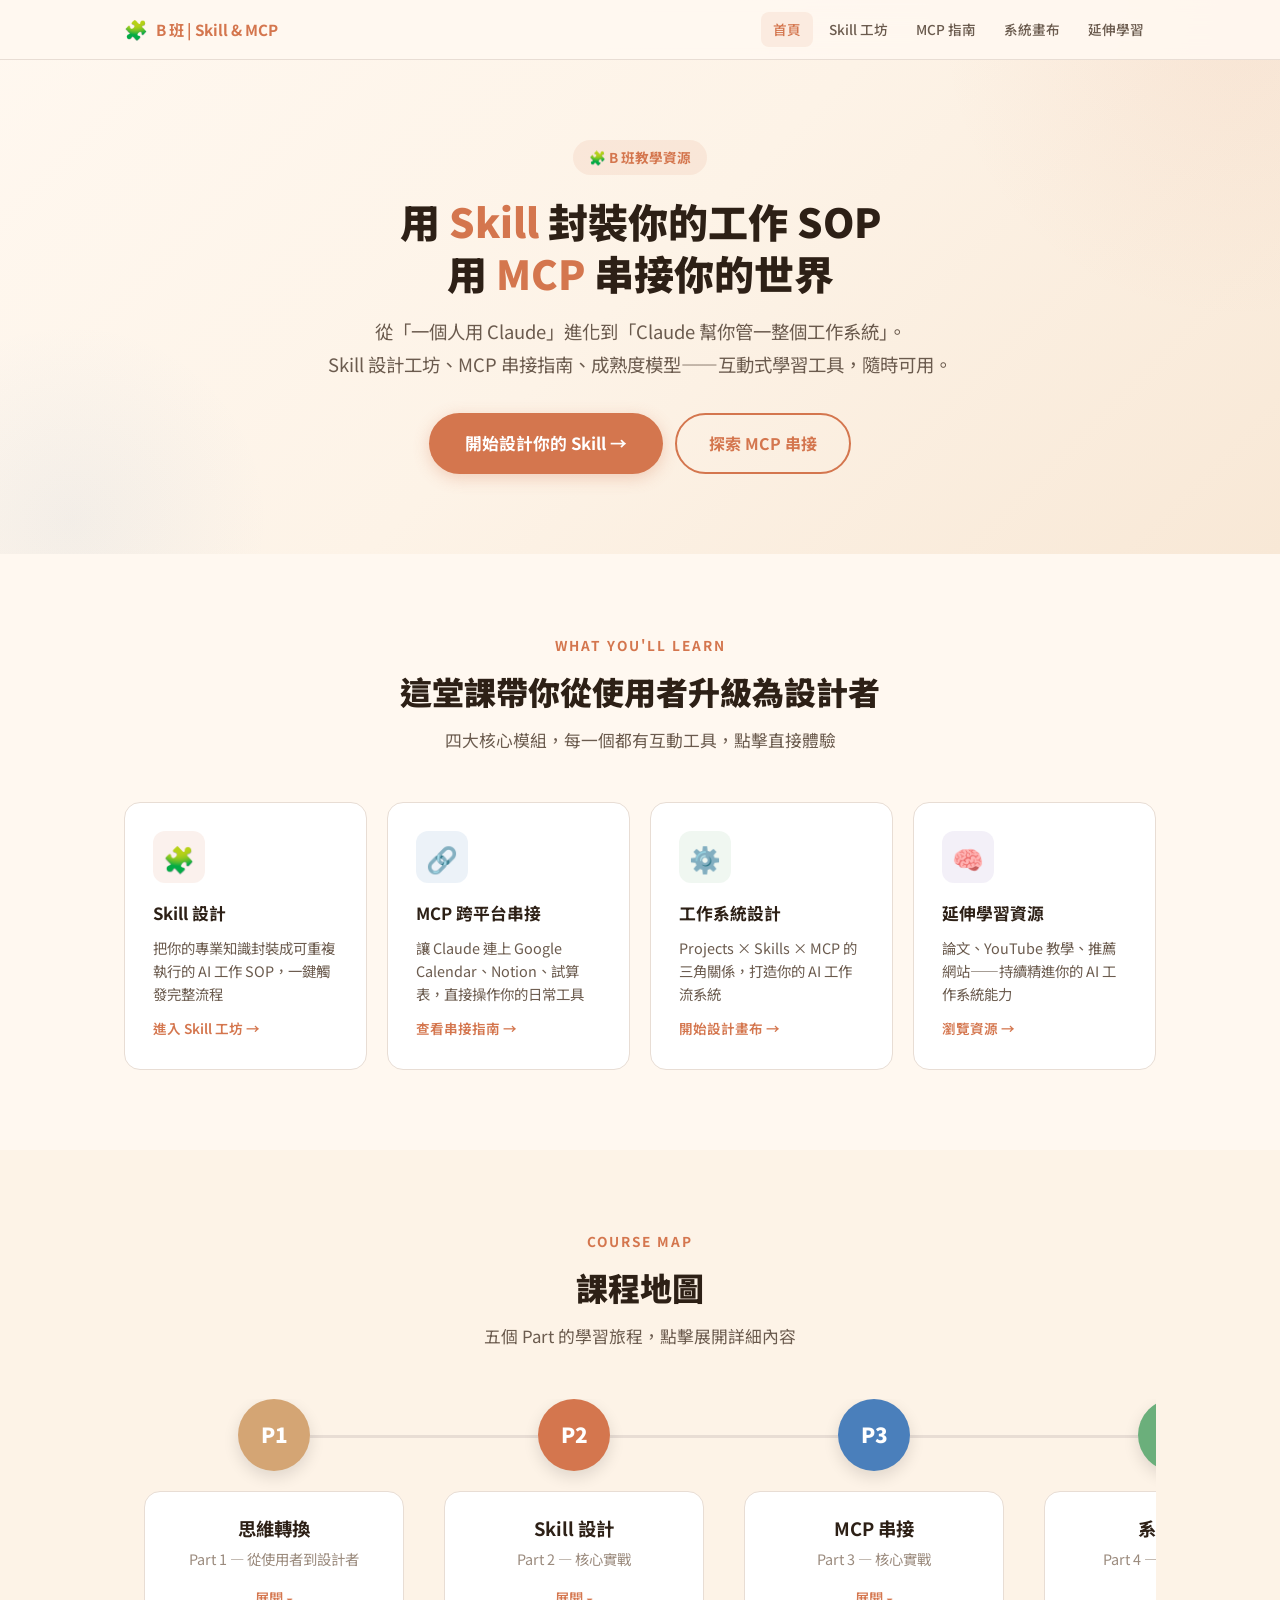
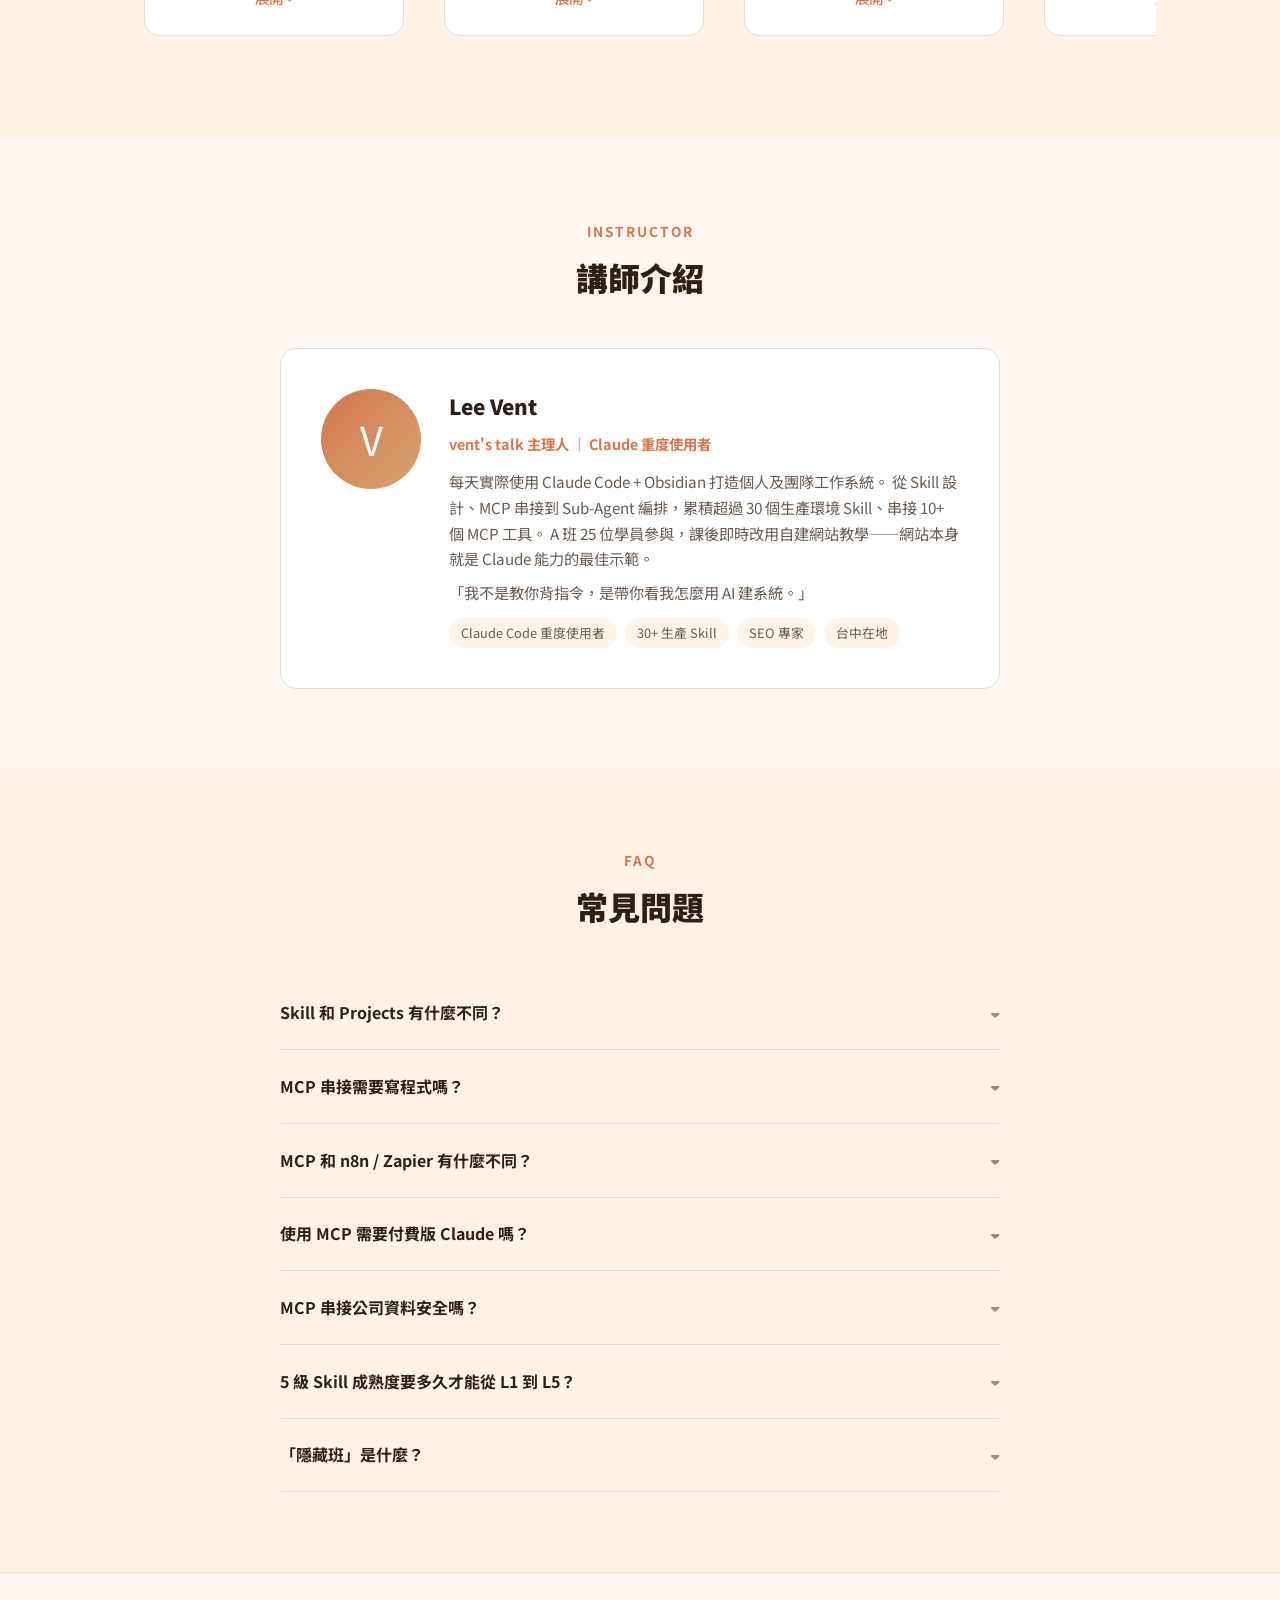
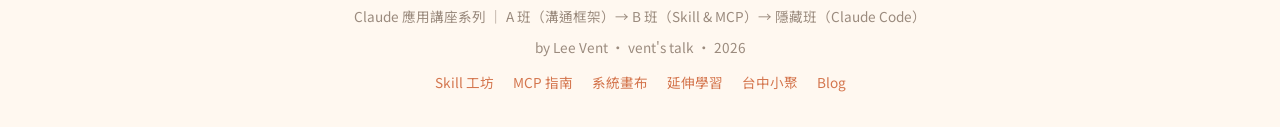
==== index.html @ 6e621645 "style: enlarge course map by 50% with wider spacing - Map nodes: 200px → 300px width, padding 12px →" ====
<!DOCTYPE html>
<html lang="zh-TW">
<head>
  <meta charset="UTF-8">
  <meta name="viewport" content="width=device-width, initial-scale=1.0">
  <title>B 班｜Skill 與跨平台 MCP 實踐 — Claude 應用講座教學資源</title>
  <meta name="description" content="Skill 設計工坊、5 級成熟度模型、MCP 串接指南、AI 工作系統畫布——B 班核心教學資源，互動式學習工具隨時可用。">
  <meta name="keywords" content="Claude Skill, MCP, Model Context Protocol, AI 工作系統, Skill 設計, Claude 教學, AI 自動化, 工作流設計">
  <meta name="author" content="Lee Vent">
  <meta name="robots" content="index, follow">
  <link rel="canonical" href="https://bclass.leevent.xyz/">

  <!-- Open Graph -->
  <meta property="og:type" content="website">
  <meta property="og:title" content="B 班｜Skill 與跨平台 MCP 實踐 — Claude 應用講座教學資源">
  <meta property="og:description" content="Skill 設計工坊、5 級成熟度模型、MCP 串接指南——互動式學習 Claude 進階功能的最佳入口。">
  <meta property="og:url" content="https://bclass.leevent.xyz/">
  <meta property="og:site_name" content="Claude 應用講座 B 班">
  <meta property="og:locale" content="zh_TW">

  <!-- Twitter Card -->
  <meta name="twitter:card" content="summary_large_image">
  <meta name="twitter:title" content="B 班｜Skill 與跨平台 MCP 實踐">
  <meta name="twitter:description" content="Skill 設計工坊、5 級成熟度模型、MCP 串接指南——互動式學習工具隨時可用。">

  <!-- JSON-LD Structured Data -->
  <script type="application/ld+json">
  {
    "@context": "https://schema.org",
    "@type": "Course",
    "name": "Claude 應用講座 B 班 — Skill 與跨平台 MCP 實踐",
    "description": "用 Skill 封裝工作 SOP，用 MCP 串接日常工具，打造個人 AI 工作系統。不需要寫程式。",
    "provider": {
      "@type": "Person",
      "name": "Lee Vent",
      "url": "https://leevent.xyz"
    },
    "educationalLevel": "Intermediate",
    "inLanguage": "zh-TW",
    "teaches": ["Claude Skill 設計", "MCP 跨平台串接", "AI 工作系統設計", "進階 Prompt 工程"],
    "url": "https://bclass.leevent.xyz/"
  }
  </script>

  <link rel="preconnect" href="https://fonts.googleapis.com">
  <link href="https://fonts.googleapis.com/css2?family=Noto+Sans+TC:wght@300;400;500;700;900&display=swap" rel="stylesheet">
  <link rel="stylesheet" href="/assets/shared.css">
  <style>
    /* ── Hero (home) ── */
    .hero {
      padding: 140px 0 80px;
      background: linear-gradient(135deg, #FFF8F0 0%, #FDF3E7 50%, #F8E8D6 100%);
      position: relative; overflow: hidden;
    }
    .hero::before {
      content: ''; position: absolute; top: -50%; right: -20%;
      width: 600px; height: 600px; border-radius: 50%;
      background: radial-gradient(circle, rgba(212,118,78,0.08) 0%, transparent 70%);
    }
    .hero::after {
      content: ''; position: absolute; bottom: -30%; left: -10%;
      width: 400px; height: 400px; border-radius: 50%;
      background: radial-gradient(circle, rgba(74,127,187,0.06) 0%, transparent 70%);
    }
    .hero-inner {
      max-width: 780px; margin: 0 auto; padding: 0 24px;
      position: relative; z-index: 1; text-align: center;
    }
    .hero-badge {
      display: inline-flex; align-items: center; gap: 8px;
      background: rgba(212,118,78,0.1); color: var(--accent);
      padding: 6px 16px; border-radius: 999px; font-size: 0.85rem; font-weight: 700;
      margin-bottom: 20px;
    }
    .hero h1 { font-size: 2.5rem; font-weight: 900; line-height: 1.3; margin-bottom: 16px; }
    .hero h1 .highlight { color: var(--accent); }
    .hero .subtitle { font-size: 1.15rem; color: var(--text-sec); margin-bottom: 32px; line-height: 1.8; }
    .hero-actions { display: flex; gap: 12px; flex-wrap: wrap; justify-content: center; }

    /* ── Feature Cards ── */
    .features-grid { display: grid; grid-template-columns: repeat(4, 1fr); gap: 20px; }
    .feature-card {
      background: var(--bg-card); border-radius: var(--radius); padding: 28px;
      border: 1px solid var(--border); transition: var(--transition);
      text-decoration: none; color: inherit; cursor: pointer;
    }
    .feature-card:hover { transform: translateY(-4px); box-shadow: 0 12px 32px var(--shadow-lg); }
    .feature-icon {
      width: 52px; height: 52px; border-radius: var(--radius-sm);
      display: flex; align-items: center; justify-content: center;
      font-size: 1.6rem; margin-bottom: 16px;
    }
    .feature-icon.skill { background: rgba(212,118,78,0.1); }
    .feature-icon.mcp { background: rgba(74,127,187,0.1); }
    .feature-icon.system { background: rgba(107,175,123,0.1); }
    .feature-icon.prompt { background: rgba(139,107,181,0.1); }
    .feature-card h3 { font-size: 1.05rem; font-weight: 700; margin-bottom: 8px; }
    .feature-card p { font-size: 0.9rem; color: var(--text-sec); line-height: 1.6; }
    .feature-card .card-link {
      display: inline-block; margin-top: 12px; font-size: 0.85rem;
      color: var(--accent); font-weight: 600;
    }

    /* ── Horizontal Course Map ── */
    .course-map { overflow-x: auto; padding-bottom: 24px; }
    .course-map-track {
      display: flex; gap: 0; min-width: max-content; align-items: stretch;
    }
    .map-node {
      flex: 0 0 300px; position: relative;
      display: flex; flex-direction: column; align-items: center;
      padding: 0 20px; cursor: pointer;
    }
    .map-node::after {
      content: ''; position: absolute; top: 36px; left: calc(50% + 36px);
      width: calc(100% - 72px); height: 3px; background: var(--border);
    }
    .map-node:last-child::after { display: none; }
    .map-marker {
      width: 72px; height: 72px; border-radius: 50%;
      display: flex; align-items: center; justify-content: center;
      font-weight: 900; font-size: 1.3rem; color: #fff;
      position: relative; z-index: 2; flex-shrink: 0;
      box-shadow: 0 6px 16px rgba(0,0,0,0.12);
    }
    .map-card {
      margin-top: 20px; background: var(--bg-card); border-radius: var(--radius);
      padding: 24px; border: 1px solid var(--border); width: 100%;
      transition: var(--transition); text-align: center;
    }
    .map-card:hover { box-shadow: 0 6px 20px var(--shadow); border-color: var(--accent-light); }
    .map-card h3 { font-size: 1.15rem; font-weight: 700; margin-bottom: 6px; line-height: 1.4; }
    .map-card .part-label { font-size: 0.9rem; color: var(--text-muted); margin-bottom: 12px; }
    .map-card .details {
      max-height: 0; overflow: hidden; transition: max-height 0.4s ease;
      text-align: left;
    }
    .map-card.open .details { max-height: 500px; }
    .map-card .details ul { list-style: none; padding-top: 14px; border-top: 1px solid var(--border); }
    .map-card .details li {
      padding: 5px 0; font-size: 0.92rem; color: var(--text-sec);
      display: flex; align-items: flex-start; gap: 8px;
    }
    .map-card .details li::before { content: '→'; color: var(--accent); flex-shrink: 0; }
    .map-toggle { font-size: 0.9rem; color: var(--accent); font-weight: 500; cursor: pointer; }

    /* ── Instructor ── */
    .instructor-card {
      max-width: 720px; margin: 0 auto;
      background: var(--bg-card); border-radius: var(--radius); padding: 40px;
      border: 1px solid var(--border);
      display: grid; grid-template-columns: 100px 1fr; gap: 28px; align-items: start;
    }
    .instructor-avatar {
      width: 100px; height: 100px; border-radius: 50%;
      background: linear-gradient(135deg, var(--accent), var(--accent-gold));
      display: flex; align-items: center; justify-content: center;
      font-size: 2.5rem; color: #fff;
    }
    .instructor-card h3 { font-size: 1.3rem; font-weight: 900; margin-bottom: 8px; }
    .instructor-card .role { color: var(--accent); font-weight: 700; font-size: 0.9rem; margin-bottom: 12px; }
    .instructor-card p { font-size: 0.95rem; color: var(--text-sec); line-height: 1.7; }
    .instructor-tags { display: flex; gap: 8px; flex-wrap: wrap; margin-top: 12px; }
    .instructor-tag {
      background: var(--bg-alt); padding: 4px 12px; border-radius: 999px;
      font-size: 0.8rem; color: var(--text-sec);
    }

    /* ── FAQ ── */
    .faq { max-width: 720px; margin: 0 auto; }
    .faq-item {
      border-bottom: 1px solid var(--border); padding: 20px 0; cursor: pointer;
    }
    .faq-question {
      display: flex; justify-content: space-between; align-items: center;
      font-weight: 700; font-size: 1rem;
    }
    .faq-arrow { transition: transform 0.3s ease; font-size: 1.2rem; color: var(--text-muted); }
    .faq-item.open .faq-arrow { transform: rotate(180deg); }
    .faq-answer {
      max-height: 0; overflow: hidden; transition: max-height 0.4s ease;
      font-size: 0.95rem; color: var(--text-sec); line-height: 1.7;
    }
    .faq-item.open .faq-answer { max-height: 300px; padding-top: 12px; }

    /* ── Responsive ── */
    @media (max-width: 768px) {
      .hero h1 { font-size: 1.8rem; }
      .features-grid { grid-template-columns: repeat(2, 1fr); }
      .instructor-card { grid-template-columns: 1fr; text-align: center; }
      .instructor-avatar { margin: 0 auto; }
      .course-map-track { flex-direction: column; min-width: unset; gap: 24px; }
      .map-node { flex: none; flex-direction: row; gap: 20px; padding: 0; }
      .map-node::after {
        top: auto; left: 36px; bottom: -24px;
        width: 3px; height: 24px;
      }
      .map-marker { width: 60px; height: 60px; font-size: 1.1rem; }
      .map-card { text-align: left; }
    }
    @media (max-width: 480px) {
      .features-grid { grid-template-columns: 1fr; }
      .hero { padding: 120px 0 60px; }
    }
  </style>
</head>
<body>

  <!-- Navigation -->
  <nav class="nav" id="nav">
    <div class="nav-inner">
      <a href="/" class="nav-brand"><span>🧩</span> B 班 | Skill & MCP</a>
      <button class="nav-mobile-toggle" onclick="document.querySelector('.nav-links').classList.toggle('open')">☰</button>
      <div class="nav-links">
        <a href="/" class="active">首頁</a>
        <a href="/skill/">Skill 工坊</a>
        <a href="/mcp/">MCP 指南</a>
        <a href="/canvas/">系統畫布</a>
        <a href="/resources/">延伸學習</a>
      </div>
    </div>
  </nav>

  <!-- Hero -->
  <section class="hero">
    <div class="hero-inner">
      <div class="hero-badge">🧩 B 班教學資源</div>
      <h1>用 <span class="highlight">Skill</span> 封裝你的工作 SOP<br>用 <span class="highlight">MCP</span> 串接你的世界</h1>
      <p class="subtitle">從「一個人用 Claude」進化到「Claude 幫你管一整個工作系統」。<br>Skill 設計工坊、MCP 串接指南、成熟度模型——互動式學習工具，隨時可用。</p>
      <div class="hero-actions">
        <a href="/skill/" class="btn btn-primary">開始設計你的 Skill →</a>
        <a href="/mcp/" class="btn btn-secondary">探索 MCP 串接</a>
      </div>
    </div>
  </section>

  <!-- What You'll Learn -->
  <section class="section" id="features">
    <div class="container">
      <div class="section-header fade-in">
        <div class="overline">What You'll Learn</div>
        <h2>這堂課帶你從使用者升級為設計者</h2>
        <p>四大核心模組，每一個都有互動工具，點擊直接體驗</p>
      </div>
      <div class="features-grid fade-in">
        <a href="/skill/" class="feature-card">
          <div class="feature-icon skill">🧩</div>
          <h3>Skill 設計</h3>
          <p>把你的專業知識封裝成可重複執行的 AI 工作 SOP，一鍵觸發完整流程</p>
          <span class="card-link">進入 Skill 工坊 →</span>
        </a>
        <a href="/mcp/" class="feature-card">
          <div class="feature-icon mcp">🔗</div>
          <h3>MCP 跨平台串接</h3>
          <p>讓 Claude 連上 Google Calendar、Notion、試算表，直接操作你的日常工具</p>
          <span class="card-link">查看串接指南 →</span>
        </a>
        <a href="/canvas/" class="feature-card">
          <div class="feature-icon system">⚙️</div>
          <h3>工作系統設計</h3>
          <p>Projects × Skills × MCP 的三角關係，打造你的 AI 工作流系統</p>
          <span class="card-link">開始設計畫布 →</span>
        </a>
        <a href="/resources/" class="feature-card">
          <div class="feature-icon prompt">🧠</div>
          <h3>延伸學習資源</h3>
          <p>論文、YouTube 教學、推薦網站——持續精進你的 AI 工作系統能力</p>
          <span class="card-link">瀏覽資源 →</span>
        </a>
      </div>
    </div>
  </section>

  <!-- Course Map (Horizontal) -->
  <section class="section section-alt" id="map">
    <div class="container">
      <div class="section-header fade-in">
        <div class="overline">Course Map</div>
        <h2>課程地圖</h2>
        <p>五個 Part 的學習旅程，點擊展開詳細內容</p>
      </div>
      <div class="course-map fade-in">
        <div class="course-map-track">

          <div class="map-node">
            <div class="map-marker" style="background: var(--accent-gold);">P1</div>
            <div class="map-card" onclick="toggleMap(this)">
              <h3>思維轉換</h3>
              <div class="part-label">Part 1 — 從使用者到設計者</div>
              <span class="map-toggle">展開 ▾</span>
              <div class="details">
                <ul>
                  <li>A 班回顧：五元素框架 R-T-C-F-Q + E 快速複習</li>
                  <li>Project vs Skill 關鍵差異（從「記住」到「執行」）</li>
                  <li>Connectors → MCP 概念橋接</li>
                  <li>Extended Thinking：讓 Claude「想久一點」</li>
                  <li>Styles：自訂回應風格</li>
                  <li>模型選擇策略：Haiku / Sonnet / Opus</li>
                </ul>
              </div>
            </div>
          </div>

          <div class="map-node">
            <div class="map-marker" style="background: var(--accent);">P2</div>
            <div class="map-card" onclick="toggleMap(this)">
              <h3>Skill 設計</h3>
              <div class="part-label">Part 2 — 核心實戰</div>
              <span class="map-toggle">展開 ▾</span>
              <div class="details">
                <ul>
                  <li>Skill = 你的「AI 工作 SOP」</li>
                  <li>設計框架：觸發 → 輸入 → 執行 → 輸出 → 護欄</li>
                  <li>5 級 Skill 成熟度模型</li>
                  <li>實戰工作坊：社群貼文 / 會議紀錄 / 行銷一條龍</li>
                  <li>Anthropic 官方設計模式</li>
                  <li>Skill 的迭代與優化</li>
                </ul>
              </div>
            </div>
          </div>

          <div class="map-node">
            <div class="map-marker" style="background: var(--accent-blue);">P3</div>
            <div class="map-card" onclick="toggleMap(this)">
              <h3>MCP 串接</h3>
              <div class="part-label">Part 3 — 核心實戰</div>
              <span class="map-toggle">展開 ▾</span>
              <div class="details">
                <ul>
                  <li>MCP 白話解說</li>
                  <li>MCP vs n8n / Zapier — 不是替代，是互補</li>
                  <li>Google Calendar 串接 Demo</li>
                  <li>Notion 串接 Demo</li>
                  <li>Google Sheets 串接 Demo</li>
                  <li>使用場景設計 + 安全與限制</li>
                </ul>
              </div>
            </div>
          </div>

          <div class="map-node">
            <div class="map-marker" style="background: var(--accent-green);">P4</div>
            <div class="map-card" onclick="toggleMap(this)">
              <h3>系統設計</h3>
              <div class="part-label">Part 4 — 串起來的力量</div>
              <span class="map-toggle">展開 ▾</span>
              <div class="details">
                <ul>
                  <li>Projects × Skills × MCP 三角關係</li>
                  <li>從「使用者」到「AI 工作流設計師」</li>
                  <li>真實案例：我的 AI 工作系統</li>
                  <li>AI 工作系統設計畫布</li>
                  <li>進階概念預告：SubAgent 與 Multi-Agent</li>
                </ul>
              </div>
            </div>
          </div>

          <div class="map-node">
            <div class="map-marker" style="background: var(--accent-purple);">P5</div>
            <div class="map-card" onclick="toggleMap(this)">
              <h3>Prompt 進階</h3>
              <div class="part-label">Part 5 — 收尾 + Q&A</div>
              <span class="map-toggle">展開 ▾</span>
              <div class="details">
                <ul>
                  <li>Chain-of-Thought：讓 Claude「Show your work」</li>
                  <li>Few-shot Learning：把範例寫進 Skill</li>
                  <li>Meta-prompting：自我評估產出品質</li>
                  <li>Extended Thinking 品質對比 Demo</li>
                  <li>開放 Q&A</li>
                  <li>隱藏班預告：Vibe Coding Live Demo</li>
                </ul>
              </div>
            </div>
          </div>

        </div>
      </div>
    </div>
  </section>

  <!-- Instructor -->
  <section class="section" id="instructor">
    <div class="container">
      <div class="section-header fade-in">
        <div class="overline">Instructor</div>
        <h2>講師介紹</h2>
      </div>
      <div class="instructor-card fade-in">
        <div class="instructor-avatar">V</div>
        <div>
          <h3>Lee Vent</h3>
          <div class="role">vent's talk 主理人 ｜ Claude 重度使用者</div>
          <p>
            每天實際使用 Claude Code + Obsidian 打造個人及團隊工作系統。
            從 Skill 設計、MCP 串接到 Sub-Agent 編排，累積超過 30 個生產環境 Skill、串接 10+ 個 MCP 工具。
            A 班 25 位學員參與，課後即時改用自建網站教學——網站本身就是 Claude 能力的最佳示範。
          </p>
          <p style="margin-top: 8px;">
            「我不是教你背指令，是帶你看我怎麼用 AI 建系統。」
          </p>
          <div class="instructor-tags">
            <span class="instructor-tag">Claude Code 重度使用者</span>
            <span class="instructor-tag">30+ 生產 Skill</span>
            <span class="instructor-tag">SEO 專家</span>
            <span class="instructor-tag">台中在地</span>
          </div>
        </div>
      </div>
    </div>
  </section>

  <!-- FAQ -->
  <section class="section section-alt" id="faq">
    <div class="container">
      <div class="section-header fade-in">
        <div class="overline">FAQ</div>
        <h2>常見問題</h2>
      </div>
      <div class="faq fade-in">
        <div class="faq-item" onclick="toggleFaq(this)">
          <div class="faq-question">
            <span>Skill 和 Projects 有什麼不同？</span>
            <span class="faq-arrow">▾</span>
          </div>
          <div class="faq-answer">Projects 是你的「AI 工作空間」，讓 Claude 記住你的背景和偏好——像一個跟你共事的同事。Skill 是你設計的「AI 工作 SOP」，一個指令就能觸發完整的工作流程——像一份自動化流程表。兩者搭配使用，效果最好。</div>
        </div>
        <div class="faq-item" onclick="toggleFaq(this)">
          <div class="faq-question">
            <span>MCP 串接需要寫程式嗎？</span>
            <span class="faq-arrow">▾</span>
          </div>
          <div class="faq-answer">不需要！Google Calendar 和 Notion 是官方整合，在 Claude 桌面版介面一鍵授權即可。Google Sheets 需透過第三方 MCP Server，但設定過程也只是複製貼上 config 檔，不需要寫任何程式碼。</div>
        </div>
        <div class="faq-item" onclick="toggleFaq(this)">
          <div class="faq-question">
            <span>MCP 和 n8n / Zapier 有什麼不同？</span>
            <span class="faq-arrow">▾</span>
          </div>
          <div class="faq-answer">MCP 是 Claude 的「手和眼」，即時互動——你下指令，Claude 當場幫你操作。n8n / Zapier 是排程型自動化，設定好後在背景自動觸發。不是替代關係，是互補：MCP 做臨時決策，n8n 做重複排程。</div>
        </div>
        <div class="faq-item" onclick="toggleFaq(this)">
          <div class="faq-question">
            <span>使用 MCP 需要付費版 Claude 嗎？</span>
            <span class="faq-arrow">▾</span>
          </div>
          <div class="faq-answer">MCP 串接功能需要 Claude Pro 以上方案及 Claude 桌面版 App。Skill 設計本身在免費版也能使用，只是進階功能（Extended Thinking、更多對話量）需要 Pro 版。</div>
        </div>
        <div class="faq-item" onclick="toggleFaq(this)">
          <div class="faq-question">
            <span>MCP 串接公司資料安全嗎？</span>
            <span class="faq-arrow">▾</span>
          </div>
          <div class="faq-answer">MCP 的權限由你控制——Google Calendar 和 Notion 都是 OAuth 授權，你可以選擇分享哪些日曆或頁面。Claude 不會永久儲存你的資料。建議先從個人資料開始練習，確認流程後再決定是否串接工作相關內容。</div>
        </div>
        <div class="faq-item" onclick="toggleFaq(this)">
          <div class="faq-question">
            <span>5 級 Skill 成熟度要多久才能從 L1 到 L5？</span>
            <span class="faq-arrow">▾</span>
          </div>
          <div class="faq-answer">L1→L2 通常幾天內就能達成，關鍵是加入變數讓 Skill 更靈活。L2→L3 需要學會 MCP 串接（本站有完整指南）。L3→L4 需要設計多步驟工作流，通常需要 1-2 週實踐。L5 涉及 Sub-Agent 和 Multi-Agent 編排，屬於隱藏班的進階內容。</div>
        </div>
        <div class="faq-item" onclick="toggleFaq(this)">
          <div class="faq-question">
            <span>「隱藏班」是什麼？</span>
            <span class="faq-arrow">▾</span>
          </div>
          <div class="faq-answer">隱藏班是這個系列的進階班，專注 Claude Code 開發——讓 AI 直接幫你寫程式、建系統、跑自動化。三堂課的升級路徑：A 班（學會溝通）→ B 班（設計工作流）→ 隱藏班（建造系統）。</div>
        </div>
      </div>
    </div>
  </section>

  <!-- Footer -->
  <footer class="footer">
    <div class="container">
      <p>Claude 應用講座系列 ｜ A 班（溝通框架）→ B 班（Skill & MCP）→ 隱藏班（Claude Code）</p>
      <p style="margin-top: 8px;">by Lee Vent · vent's talk · 2026</p>
      <div class="footer-links">
        <a href="/skill/">Skill 工坊</a>
        <a href="/mcp/">MCP 指南</a>
        <a href="/canvas/">系統畫布</a>
        <a href="/resources/">延伸學習</a>
        <a href="https://claudetc.leevent.xyz">台中小聚</a>
        <a href="https://leevent.xyz">Blog</a>
      </div>
    </div>
  </footer>

  <script>
    // ── Nav scroll effect ──
    window.addEventListener('scroll', () => {
      document.getElementById('nav').classList.toggle('scrolled', window.scrollY > 20);
    });

    // ── Fade-in on scroll ──
    const observer = new IntersectionObserver((entries) => {
      entries.forEach(e => { if (e.isIntersecting) e.target.classList.add('visible'); });
    }, { threshold: 0.1 });
    document.querySelectorAll('.fade-in').forEach(el => observer.observe(el));

    // ── Course Map toggle ──
    function toggleMap(el) {
      el.classList.toggle('open');
      const toggle = el.querySelector('.map-toggle');
      toggle.textContent = el.classList.contains('open') ? '收起 ▴' : '展開 ▾';
    }

    // ── FAQ toggle ──
    function toggleFaq(el) { el.classList.toggle('open'); }
  </script>
</body>
</html>
---- assets/shared.css ----
/* ══════════════════════════════════════
   B 班 Design System — shared.css
   ══════════════════════════════════════ */

*, *::before, *::after { box-sizing: border-box; margin: 0; padding: 0; }

:root {
  --bg: #FFF8F0;
  --bg-alt: #FDF3E7;
  --bg-card: #FFFFFF;
  --bg-dark: #1E1A15;
  --accent: #D4764E;
  --accent-light: #E8A87C;
  --accent-gold: #D4A574;
  --accent-blue: #4A7FBB;
  --accent-blue-light: #6B9DD4;
  --accent-green: #6BAF7B;
  --accent-purple: #8B6BB5;
  --text: #2D2016;
  --text-sec: #6B5B4E;
  --text-muted: #9B8B7E;
  --text-on-dark: #F5EDE5;
  --border: #E8DDD4;
  --shadow: rgba(45, 32, 22, 0.08);
  --shadow-lg: rgba(45, 32, 22, 0.12);
  --radius: 16px;
  --radius-sm: 12px;
  --radius-xs: 8px;
  --transition: all 0.3s cubic-bezier(0.4, 0, 0.2, 1);
}

html { font-size: 16px; scroll-behavior: smooth; }
body {
  font-family: 'Noto Sans TC', 'Microsoft JhengHei', 'PingFang TC', sans-serif;
  background: var(--bg);
  color: var(--text);
  line-height: 1.7;
  -webkit-font-smoothing: antialiased;
  overflow-x: hidden;
}

/* ── Navigation ── */
.nav {
  position: fixed; top: 0; left: 0; right: 0; z-index: 100;
  background: rgba(255, 248, 240, 0.92);
  backdrop-filter: blur(12px);
  border-bottom: 1px solid var(--border);
  transition: var(--transition);
}
.nav.scrolled { box-shadow: 0 2px 20px var(--shadow); }
.nav-inner {
  max-width: 1080px; margin: 0 auto;
  padding: 12px 24px;
  display: flex; align-items: center; justify-content: space-between;
}
.nav-brand {
  font-weight: 700; font-size: 0.95rem; color: var(--accent);
  text-decoration: none; display: flex; align-items: center; gap: 8px;
}
.nav-brand span { font-size: 1.2rem; }
.nav-links { display: flex; gap: 4px; }
.nav-links a {
  color: var(--text-sec); text-decoration: none; font-size: 0.85rem;
  padding: 6px 12px; border-radius: 8px; transition: var(--transition);
  font-weight: 500;
}
.nav-links a:hover { background: var(--bg-alt); color: var(--accent); }
.nav-links a.active { background: rgba(212,118,78,0.1); color: var(--accent); }
.nav-mobile-toggle { display: none; background: none; border: none; font-size: 1.5rem; cursor: pointer; color: var(--text); }

/* ── Container & Section ── */
.container { max-width: 1080px; margin: 0 auto; padding: 0 24px; }
.section { padding: 80px 0; }
.section-alt { background: var(--bg-alt); }
.section-dark { background: var(--bg-dark); color: var(--text-on-dark); }

/* ── Page Hero (sub-pages) ── */
.page-hero {
  padding: 120px 0 60px;
  background: linear-gradient(135deg, #FFF8F0 0%, #FDF3E7 50%, #F8E8D6 100%);
  position: relative; overflow: hidden;
}
.page-hero::before {
  content: ''; position: absolute; top: -50%; right: -20%;
  width: 600px; height: 600px; border-radius: 50%;
  background: radial-gradient(circle, rgba(212,118,78,0.08) 0%, transparent 70%);
}
.page-hero-inner {
  max-width: 780px; margin: 0 auto; padding: 0 24px;
  position: relative; z-index: 1; text-align: center;
}
.page-hero-badge {
  display: inline-flex; align-items: center; gap: 8px;
  background: rgba(212,118,78,0.1); color: var(--accent);
  padding: 6px 16px; border-radius: 999px; font-size: 0.85rem; font-weight: 700;
  margin-bottom: 20px;
}
.page-hero h1 { font-size: 2.2rem; font-weight: 900; line-height: 1.3; margin-bottom: 12px; }
.page-hero h1 .highlight { color: var(--accent); }
.page-hero .subtitle { font-size: 1.05rem; color: var(--text-sec); line-height: 1.8; }

/* ── Section Headers ── */
.section-header { text-align: center; margin-bottom: 48px; }
.section-header .overline {
  font-size: 0.85rem; font-weight: 700; color: var(--accent);
  text-transform: uppercase; letter-spacing: 2px; margin-bottom: 12px;
}
.section-header h2 { font-size: 2rem; font-weight: 900; line-height: 1.4; margin-bottom: 12px; }
.section-header p { font-size: 1.05rem; color: var(--text-sec); max-width: 640px; margin: 0 auto; }
.section-dark .section-header p { color: rgba(245,237,229,0.7); }

/* ── Buttons ── */
.btn {
  display: inline-flex; align-items: center; justify-content: center; gap: 8px;
  border: none; border-radius: 999px; font-family: inherit; cursor: pointer;
  font-weight: 700; transition: var(--transition); text-decoration: none;
}
.btn-primary {
  background: var(--accent); color: #fff;
  padding: 16px 36px; font-size: 1.05rem;
  box-shadow: 0 4px 16px rgba(212,118,78,0.3);
}
.btn-primary:hover { transform: translateY(-2px); box-shadow: 0 6px 24px rgba(212,118,78,0.4); }
.btn-secondary {
  background: transparent; color: var(--accent);
  padding: 14px 32px; font-size: 1rem;
  border: 2px solid var(--accent);
}
.btn-secondary:hover { background: rgba(212,118,78,0.08); }
.btn-sm {
  padding: 10px 24px; font-size: 0.9rem;
}

/* ── Breadcrumb ── */
.breadcrumb {
  display: flex; align-items: center; gap: 8px;
  font-size: 0.85rem; color: var(--text-muted);
  max-width: 1080px; margin: 0 auto; padding: 0 24px;
  margin-top: -20px; margin-bottom: 20px;
  position: relative; z-index: 1;
}
.breadcrumb a { color: var(--accent); text-decoration: none; }
.breadcrumb a:hover { text-decoration: underline; }
.breadcrumb .sep { color: var(--border); }

/* ── Footer ── */
.footer {
  padding: 32px 0; text-align: center;
  font-size: 0.85rem; color: var(--text-muted);
  border-top: 1px solid var(--border);
}
.footer-links { margin-top: 12px; }
.footer-links a {
  color: var(--accent); text-decoration: none;
  margin: 0 8px;
}
.footer-links a:hover { text-decoration: underline; }

/* ── Animations ── */
@keyframes fadeUp {
  from { opacity: 0; transform: translateY(20px); }
  to { opacity: 1; transform: translateY(0); }
}
.fade-in {
  opacity: 0; transform: translateY(20px);
  transition: opacity 0.6s ease, transform 0.6s ease;
}
.fade-in.visible { opacity: 1; transform: translateY(0); }

/* ── Responsive ── */
@media (max-width: 768px) {
  .nav-links { display: none; }
  .nav-links.open {
    display: flex; flex-direction: column; position: absolute;
    top: 100%; left: 0; right: 0; background: var(--bg);
    padding: 16px; border-bottom: 1px solid var(--border);
    box-shadow: 0 8px 24px var(--shadow);
  }
  .nav-mobile-toggle { display: block; }
  .page-hero h1 { font-size: 1.6rem; }
  .section { padding: 60px 0; }
  .breadcrumb { margin-top: -10px; }
}
@media (max-width: 480px) {
  .page-hero { padding: 100px 0 40px; }
  .section { padding: 50px 0; }
}
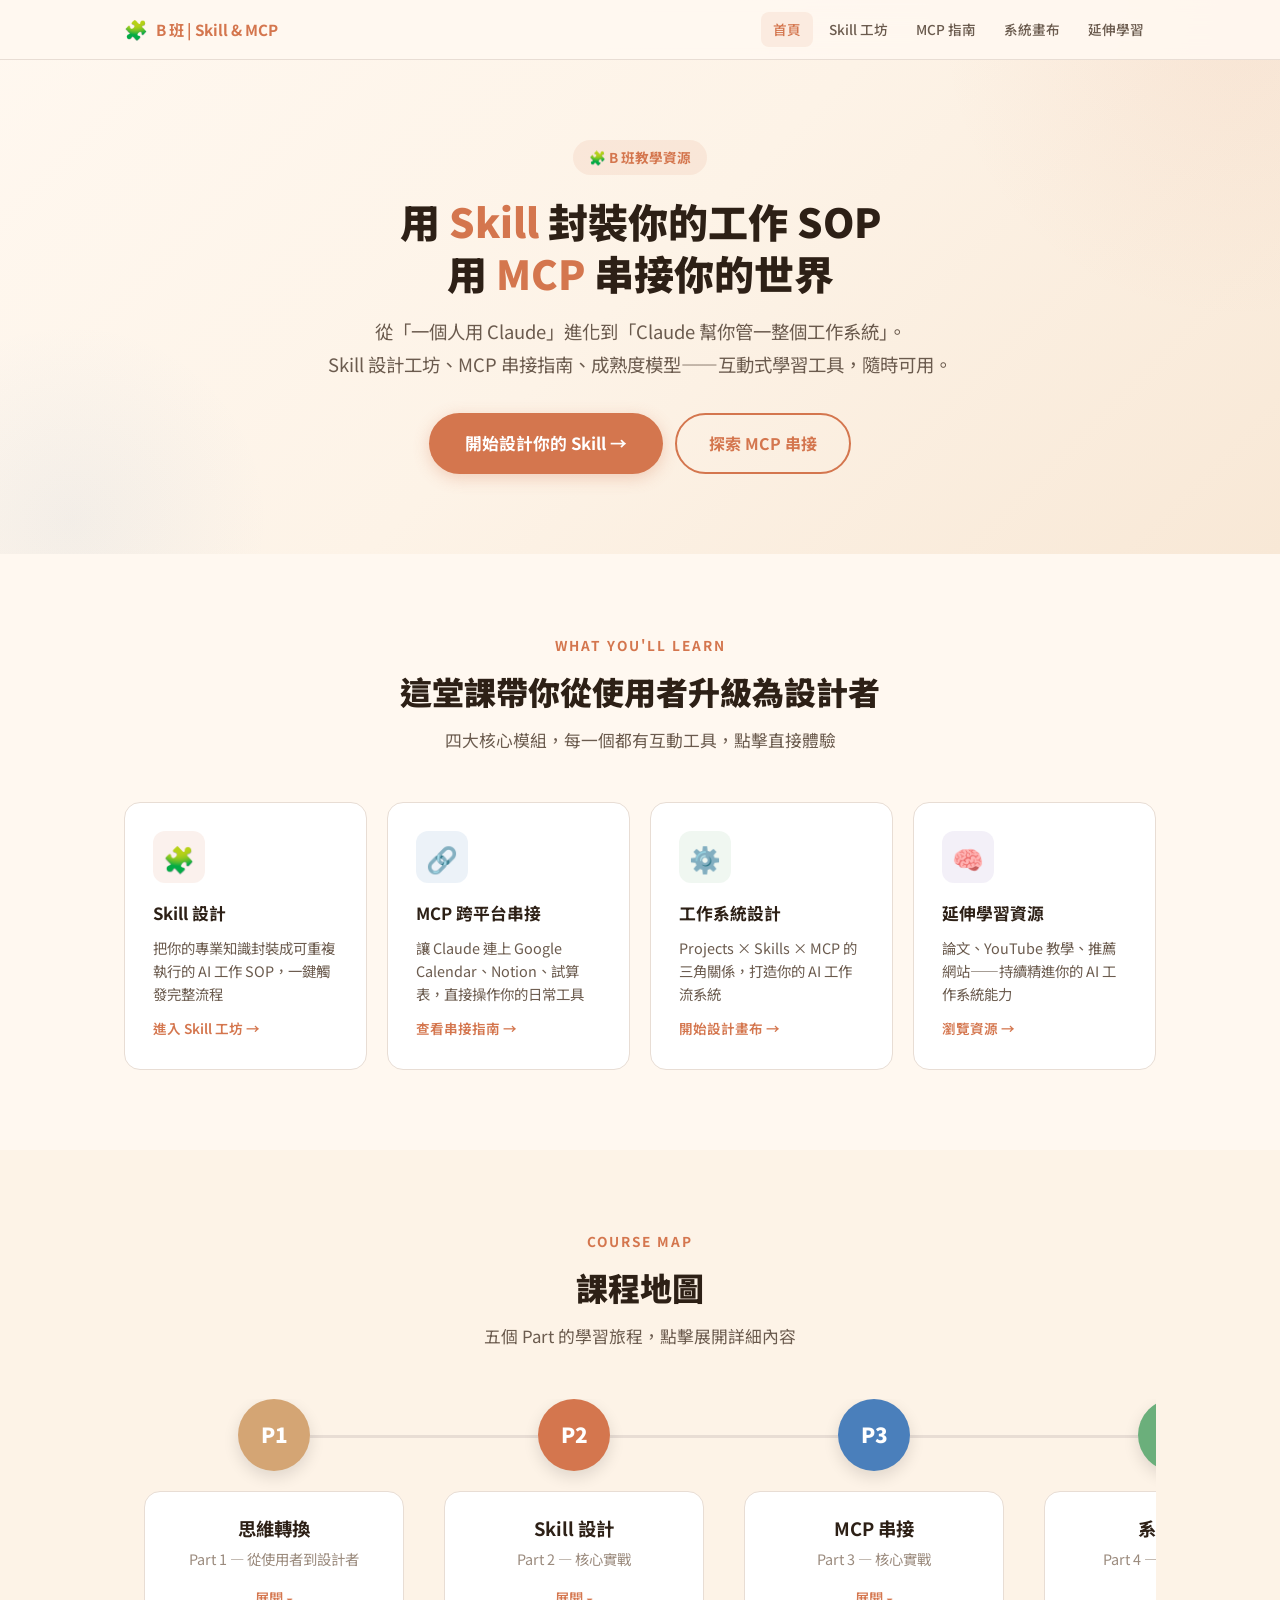
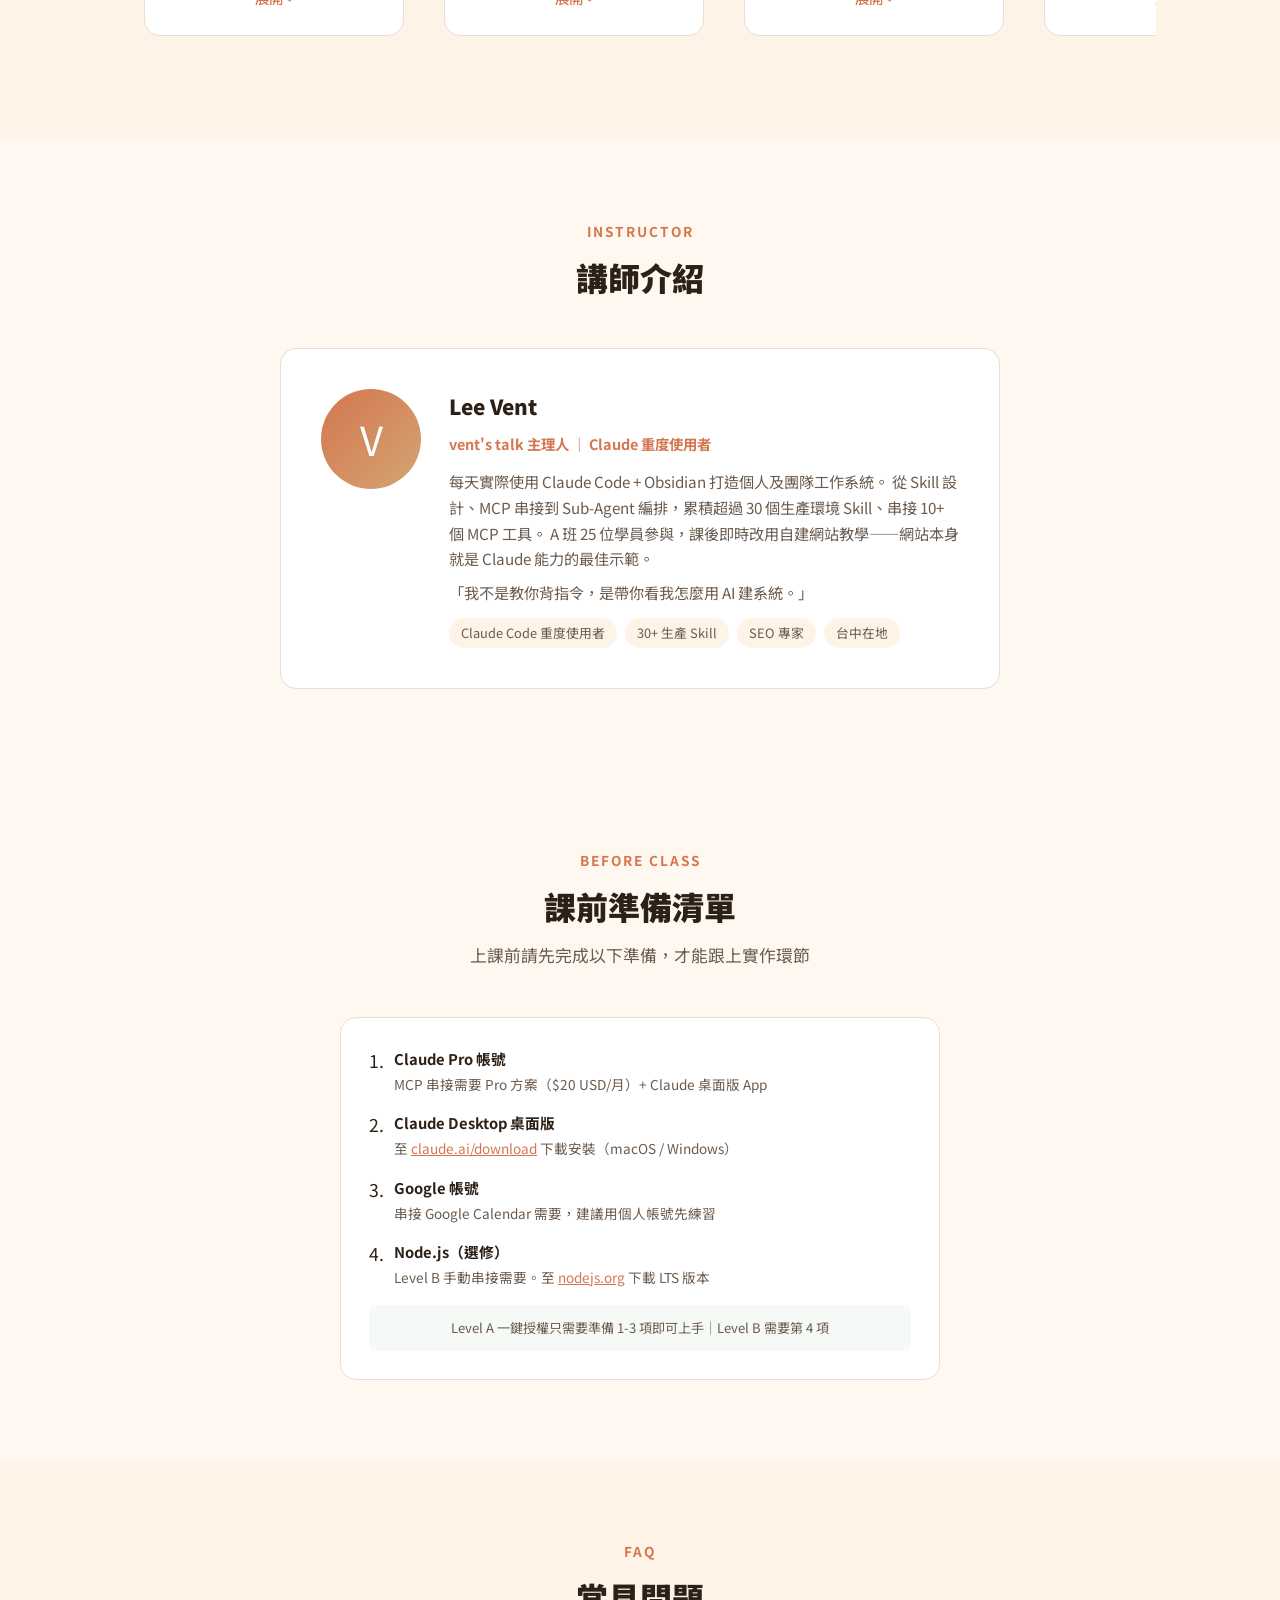
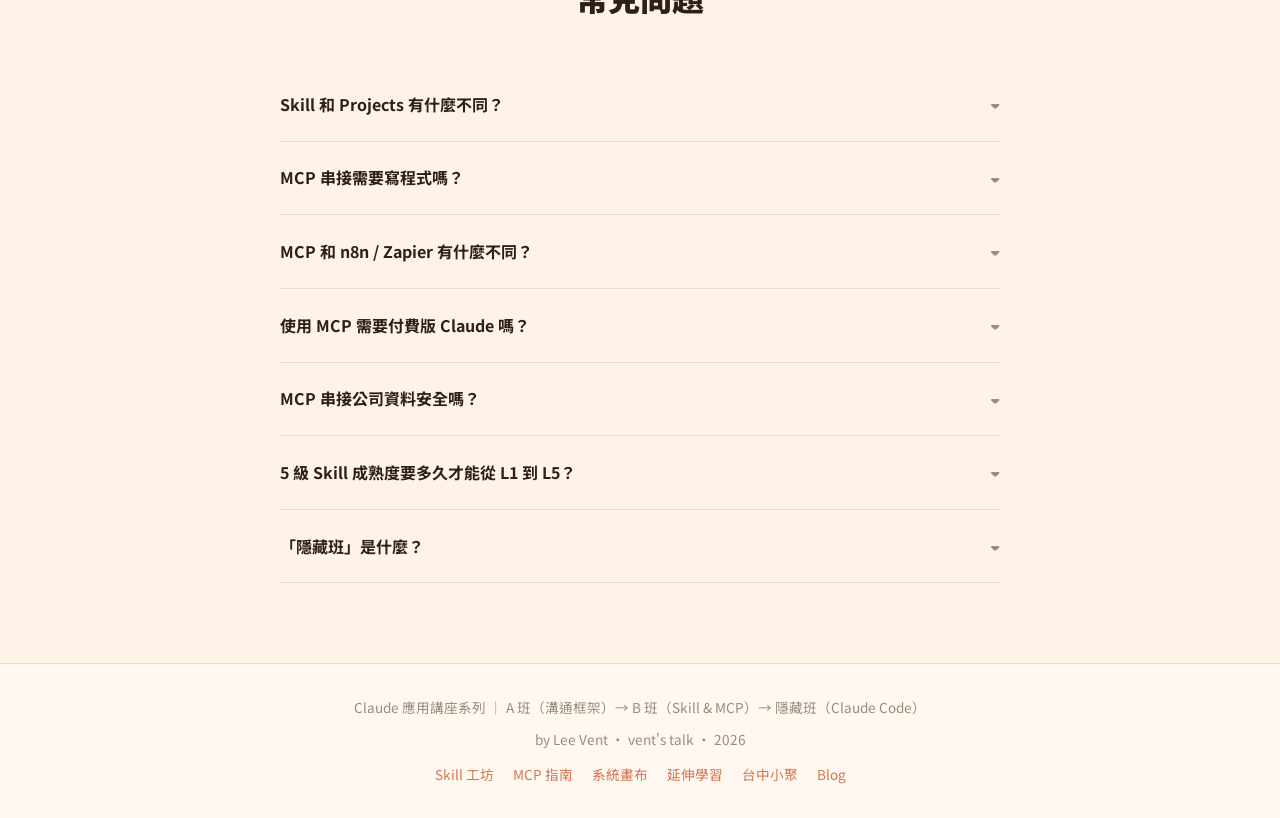
==== commit c58cfc86: "fix(b-class): 50-person review fixes — P0/P1/P2 issues across all pages MCP: replace Google Sheets o" ====
--- a/index.html
+++ b/index.html
@@ -412,6 +412,42 @@
     </div>
   </section>
 
+  <!-- Prerequisites -->
+  <section class="section" id="prerequisites">
+    <div class="container">
+      <div class="section-header fade-in">
+        <div class="overline">Before Class</div>
+        <h2>課前準備清單</h2>
+        <p>上課前請先完成以下準備，才能跟上實作環節</p>
+      </div>
+      <div style="max-width:600px;margin:0 auto" class="fade-in">
+        <div style="background:var(--bg-card);border-radius:var(--radius);padding:28px;border:1px solid var(--border)">
+          <div style="display:flex;flex-direction:column;gap:14px;font-size:.92rem">
+            <div style="display:flex;gap:10px;align-items:flex-start">
+              <span style="font-size:1.1rem;flex-shrink:0">1.</span>
+              <div><span style="font-weight:700">Claude Pro 帳號</span><br><span style="color:var(--text-sec);font-size:.85rem">MCP 串接需要 Pro 方案（$20 USD/月）+ Claude 桌面版 App</span></div>
+            </div>
+            <div style="display:flex;gap:10px;align-items:flex-start">
+              <span style="font-size:1.1rem;flex-shrink:0">2.</span>
+              <div><span style="font-weight:700">Claude Desktop 桌面版</span><br><span style="color:var(--text-sec);font-size:.85rem">至 <a href="https://claude.ai/download" style="color:var(--accent)">claude.ai/download</a> 下載安裝（macOS / Windows）</span></div>
+            </div>
+            <div style="display:flex;gap:10px;align-items:flex-start">
+              <span style="font-size:1.1rem;flex-shrink:0">3.</span>
+              <div><span style="font-weight:700">Google 帳號</span><br><span style="color:var(--text-sec);font-size:.85rem">串接 Google Calendar 需要，建議用個人帳號先練習</span></div>
+            </div>
+            <div style="display:flex;gap:10px;align-items:flex-start">
+              <span style="font-size:1.1rem;flex-shrink:0">4.</span>
+              <div><span style="font-weight:700">Node.js（選修）</span><br><span style="color:var(--text-sec);font-size:.85rem">Level B 手動串接需要。至 <a href="https://nodejs.org" style="color:var(--accent)">nodejs.org</a> 下載 LTS 版本</span></div>
+            </div>
+          </div>
+          <div style="margin-top:16px;padding:12px;background:rgba(107,175,123,.06);border-radius:var(--radius-xs);font-size:.82rem;color:var(--text-sec);text-align:center">
+            Level A 一鍵授權只需要準備 1-3 項即可上手｜Level B 需要第 4 項
+          </div>
+        </div>
+      </div>
+    </div>
+  </section>
+
   <!-- FAQ -->
   <section class="section section-alt" id="faq">
     <div class="container">
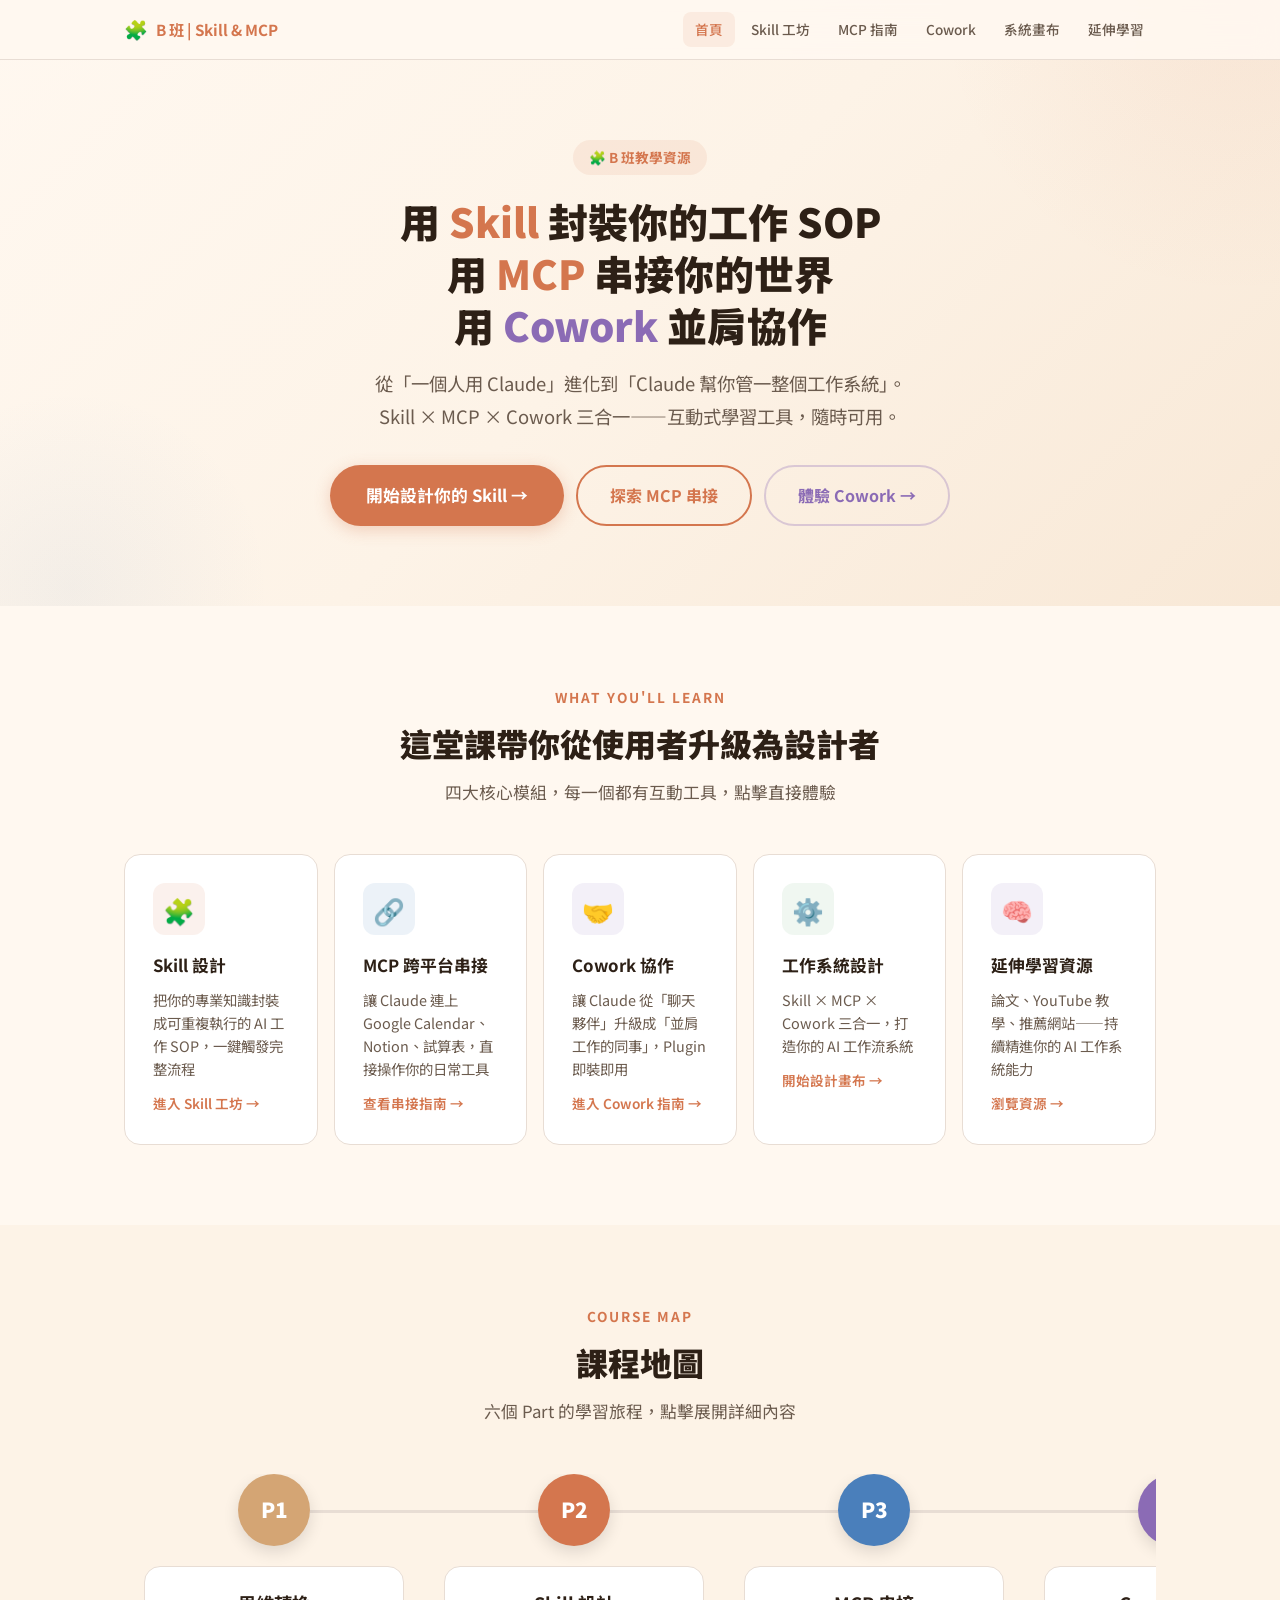
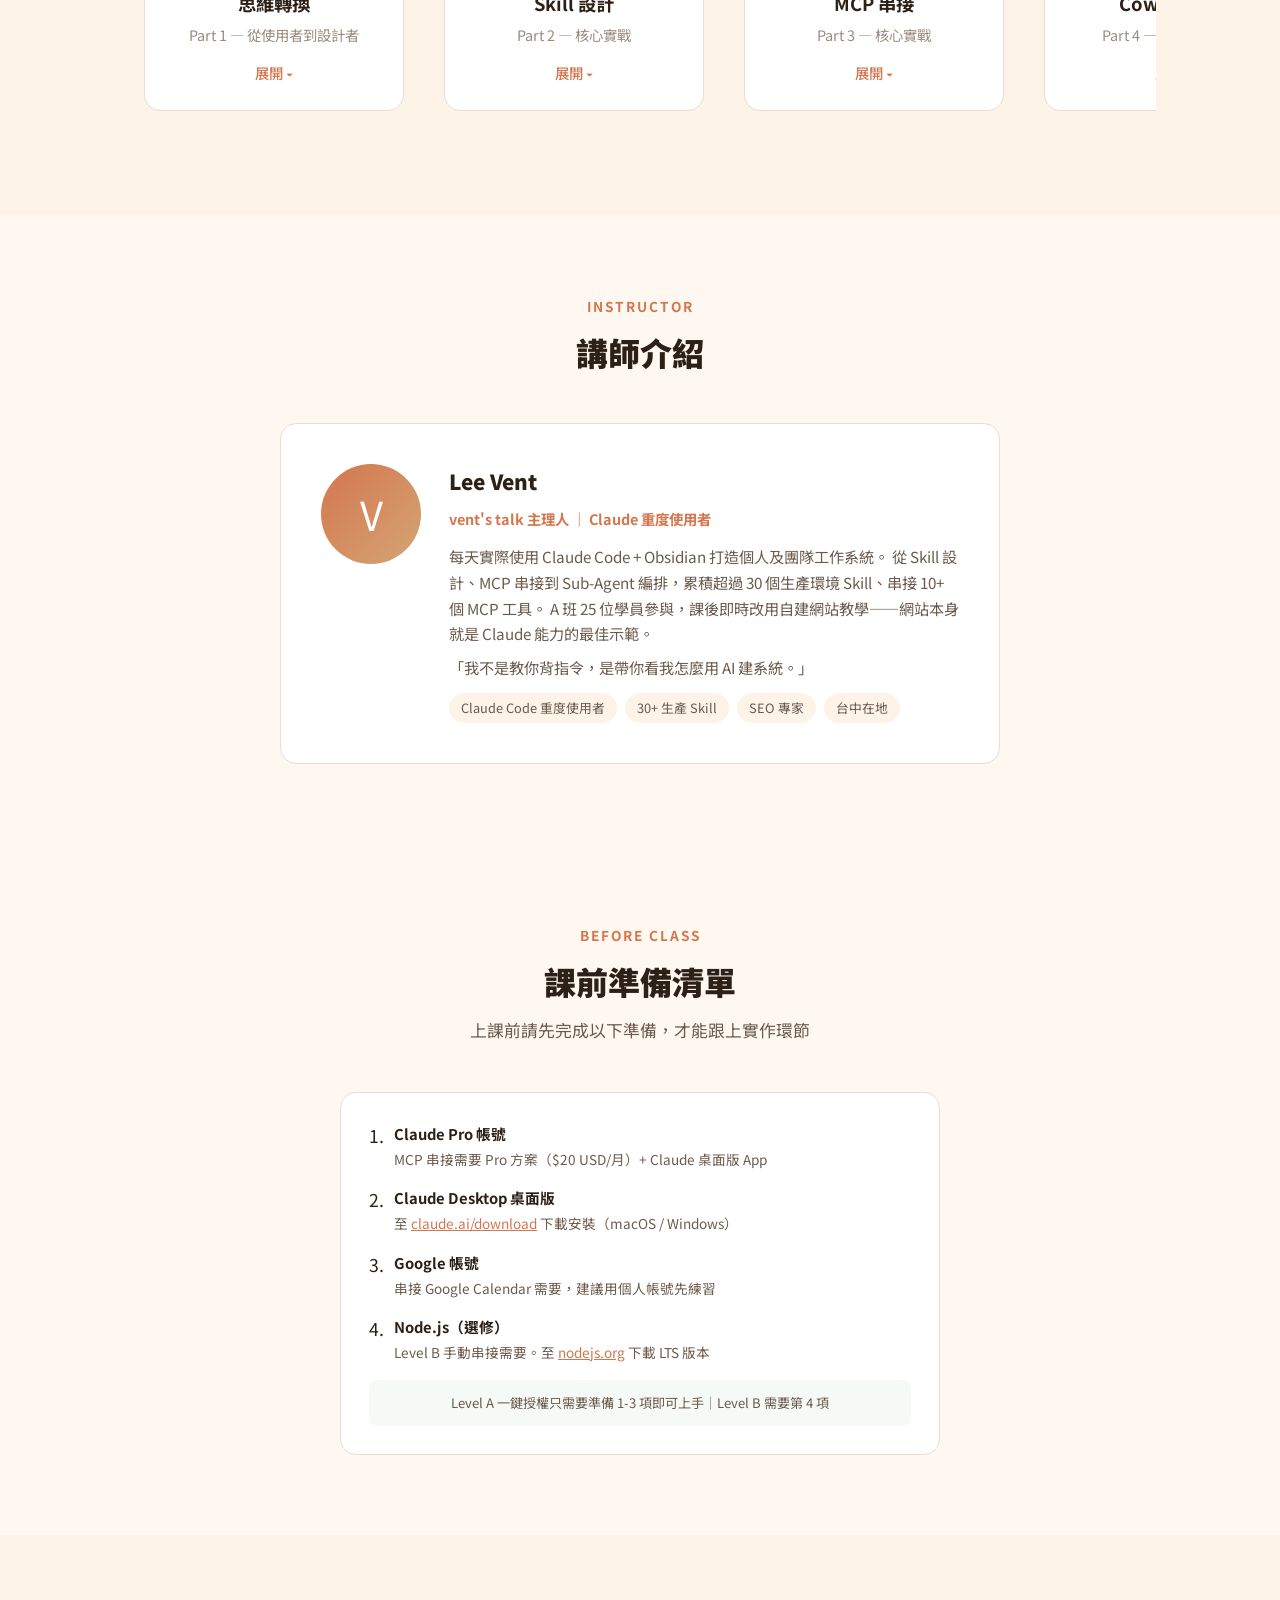
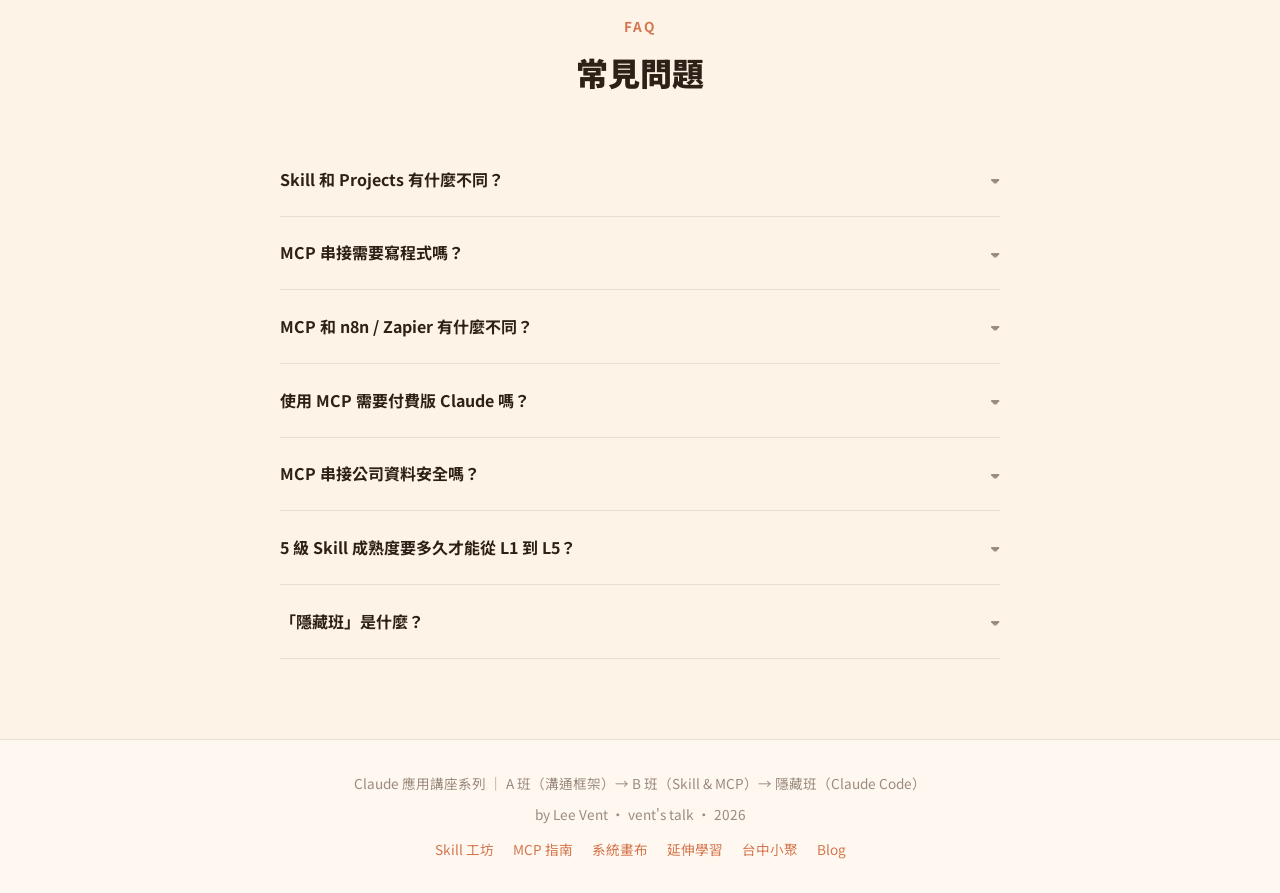
==== commit c7184fc6: "feat(cowork): Phase 3+4 — new Cowork page + homepage course map update New /cowork/ page with 7 sect" ====
--- a/index.html
+++ b/index.html
@@ -78,7 +78,7 @@
     .hero-actions { display: flex; gap: 12px; flex-wrap: wrap; justify-content: center; }
 
     /* ── Feature Cards ── */
-    .features-grid { display: grid; grid-template-columns: repeat(4, 1fr); gap: 20px; }
+    .features-grid { display: grid; grid-template-columns: repeat(5, 1fr); gap: 16px; }
     .feature-card {
       background: var(--bg-card); border-radius: var(--radius); padding: 28px;
       border: 1px solid var(--border); transition: var(--transition);
@@ -215,6 +215,7 @@
         <a href="/" class="active">首頁</a>
         <a href="/skill/">Skill 工坊</a>
         <a href="/mcp/">MCP 指南</a>
+        <a href="/cowork/">Cowork</a>
         <a href="/canvas/">系統畫布</a>
         <a href="/resources/">延伸學習</a>
       </div>
@@ -225,11 +226,12 @@
   <section class="hero">
     <div class="hero-inner">
       <div class="hero-badge">🧩 B 班教學資源</div>
-      <h1>用 <span class="highlight">Skill</span> 封裝你的工作 SOP<br>用 <span class="highlight">MCP</span> 串接你的世界</h1>
-      <p class="subtitle">從「一個人用 Claude」進化到「Claude 幫你管一整個工作系統」。<br>Skill 設計工坊、MCP 串接指南、成熟度模型——互動式學習工具，隨時可用。</p>
+      <h1>用 <span class="highlight">Skill</span> 封裝你的工作 SOP<br>用 <span class="highlight">MCP</span> 串接你的世界<br>用 <span class="highlight" style="color:var(--accent-purple)">Cowork</span> 並肩協作</h1>
+      <p class="subtitle">從「一個人用 Claude」進化到「Claude 幫你管一整個工作系統」。<br>Skill × MCP × Cowork 三合一——互動式學習工具，隨時可用。</p>
       <div class="hero-actions">
         <a href="/skill/" class="btn btn-primary">開始設計你的 Skill →</a>
         <a href="/mcp/" class="btn btn-secondary">探索 MCP 串接</a>
+        <a href="/cowork/" class="btn btn-secondary" style="border-color:rgba(139,107,181,.3);color:var(--accent-purple)">體驗 Cowork →</a>
       </div>
     </div>
   </section>
@@ -242,7 +244,7 @@
         <h2>這堂課帶你從使用者升級為設計者</h2>
         <p>四大核心模組，每一個都有互動工具，點擊直接體驗</p>
       </div>
-      <div class="features-grid fade-in">
+      <div class="features-grid fade-in" style="grid-template-columns:repeat(auto-fit,minmax(160px,1fr))">
         <a href="/skill/" class="feature-card">
           <div class="feature-icon skill">🧩</div>
           <h3>Skill 設計</h3>
@@ -255,10 +257,16 @@
           <p>讓 Claude 連上 Google Calendar、Notion、試算表，直接操作你的日常工具</p>
           <span class="card-link">查看串接指南 →</span>
         </a>
+        <a href="/cowork/" class="feature-card">
+          <div class="feature-icon prompt">🤝</div>
+          <h3>Cowork 協作</h3>
+          <p>讓 Claude 從「聊天夥伴」升級成「並肩工作的同事」，Plugin 即裝即用</p>
+          <span class="card-link">進入 Cowork 指南 →</span>
+        </a>
         <a href="/canvas/" class="feature-card">
           <div class="feature-icon system">⚙️</div>
           <h3>工作系統設計</h3>
-          <p>Projects × Skills × MCP 的三角關係，打造你的 AI 工作流系統</p>
+          <p>Skill × MCP × Cowork 三合一，打造你的 AI 工作流系統</p>
           <span class="card-link">開始設計畫布 →</span>
         </a>
         <a href="/resources/" class="feature-card">
@@ -277,7 +285,7 @@
       <div class="section-header fade-in">
         <div class="overline">Course Map</div>
         <h2>課程地圖</h2>
-        <p>五個 Part 的學習旅程，點擊展開詳細內容</p>
+        <p>六個 Part 的學習旅程，點擊展開詳細內容</p>
       </div>
       <div class="course-map fade-in">
         <div class="course-map-track">
@@ -340,14 +348,32 @@
           </div>
 
           <div class="map-node">
-            <div class="map-marker" style="background: var(--accent-green);">P4</div>
+            <div class="map-marker" style="background: var(--accent-purple);">P4</div>
             <div class="map-card" onclick="toggleMap(this)">
-              <h3>系統設計</h3>
-              <div class="part-label">Part 4 — 串起來的力量</div>
+              <h3>Cowork 協作</h3>
+              <div class="part-label">Part 4 — AI 的工作場域</div>
               <span class="map-toggle">展開 ▾</span>
               <div class="details">
                 <ul>
-                  <li>Projects × Skills × MCP 三角關係</li>
+                  <li>Chat vs Cowork vs Code 三種模式差異</li>
+                  <li>Skills + Connectors + Plugins 三大元件</li>
+                  <li>安裝官方 Plugin（Productivity / Marketing）</li>
+                  <li>用 Plugin Create 打造自訂 Plugin</li>
+                  <li>三合一實戰：Skill × MCP × Cowork 完整工作流</li>
+                </ul>
+              </div>
+            </div>
+          </div>
+
+          <div class="map-node">
+            <div class="map-marker" style="background: var(--accent-green);">P5</div>
+            <div class="map-card" onclick="toggleMap(this)">
+              <h3>系統設計</h3>
+              <div class="part-label">Part 5 — 串起來的力量</div>
+              <span class="map-toggle">展開 ▾</span>
+              <div class="details">
+                <ul>
+                  <li>Skill × MCP × Cowork 三角關係</li>
                   <li>從「使用者」到「AI 工作流設計師」</li>
                   <li>真實案例：我的 AI 工作系統</li>
                   <li>AI 工作系統設計畫布</li>
@@ -358,7 +384,7 @@
           </div>
 
           <div class="map-node">
-            <div class="map-marker" style="background: var(--accent-purple);">P5</div>
+            <div class="map-marker" style="background: rgba(107,175,123,.7);">P6</div>
             <div class="map-card" onclick="toggleMap(this)">
               <h3>Prompt 進階</h3>
               <div class="part-label">Part 5 — 收尾 + Q&A</div>
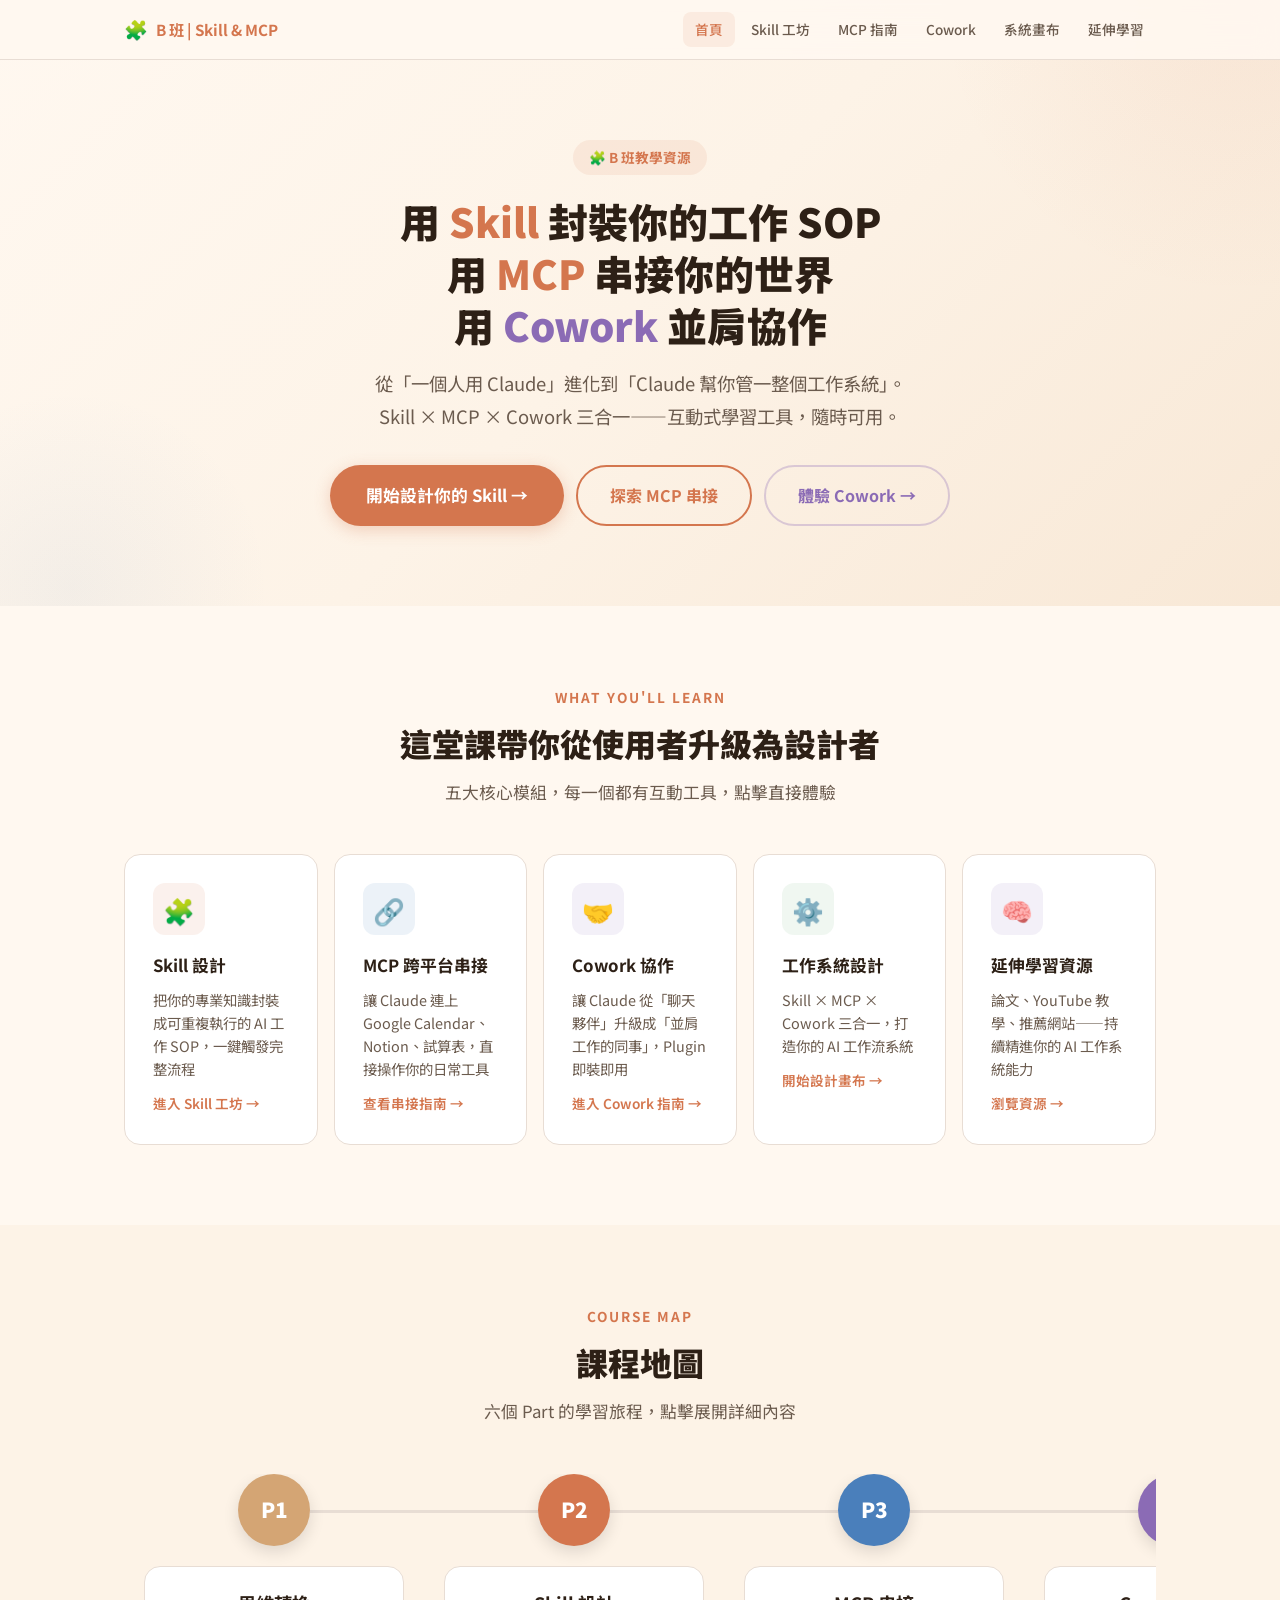
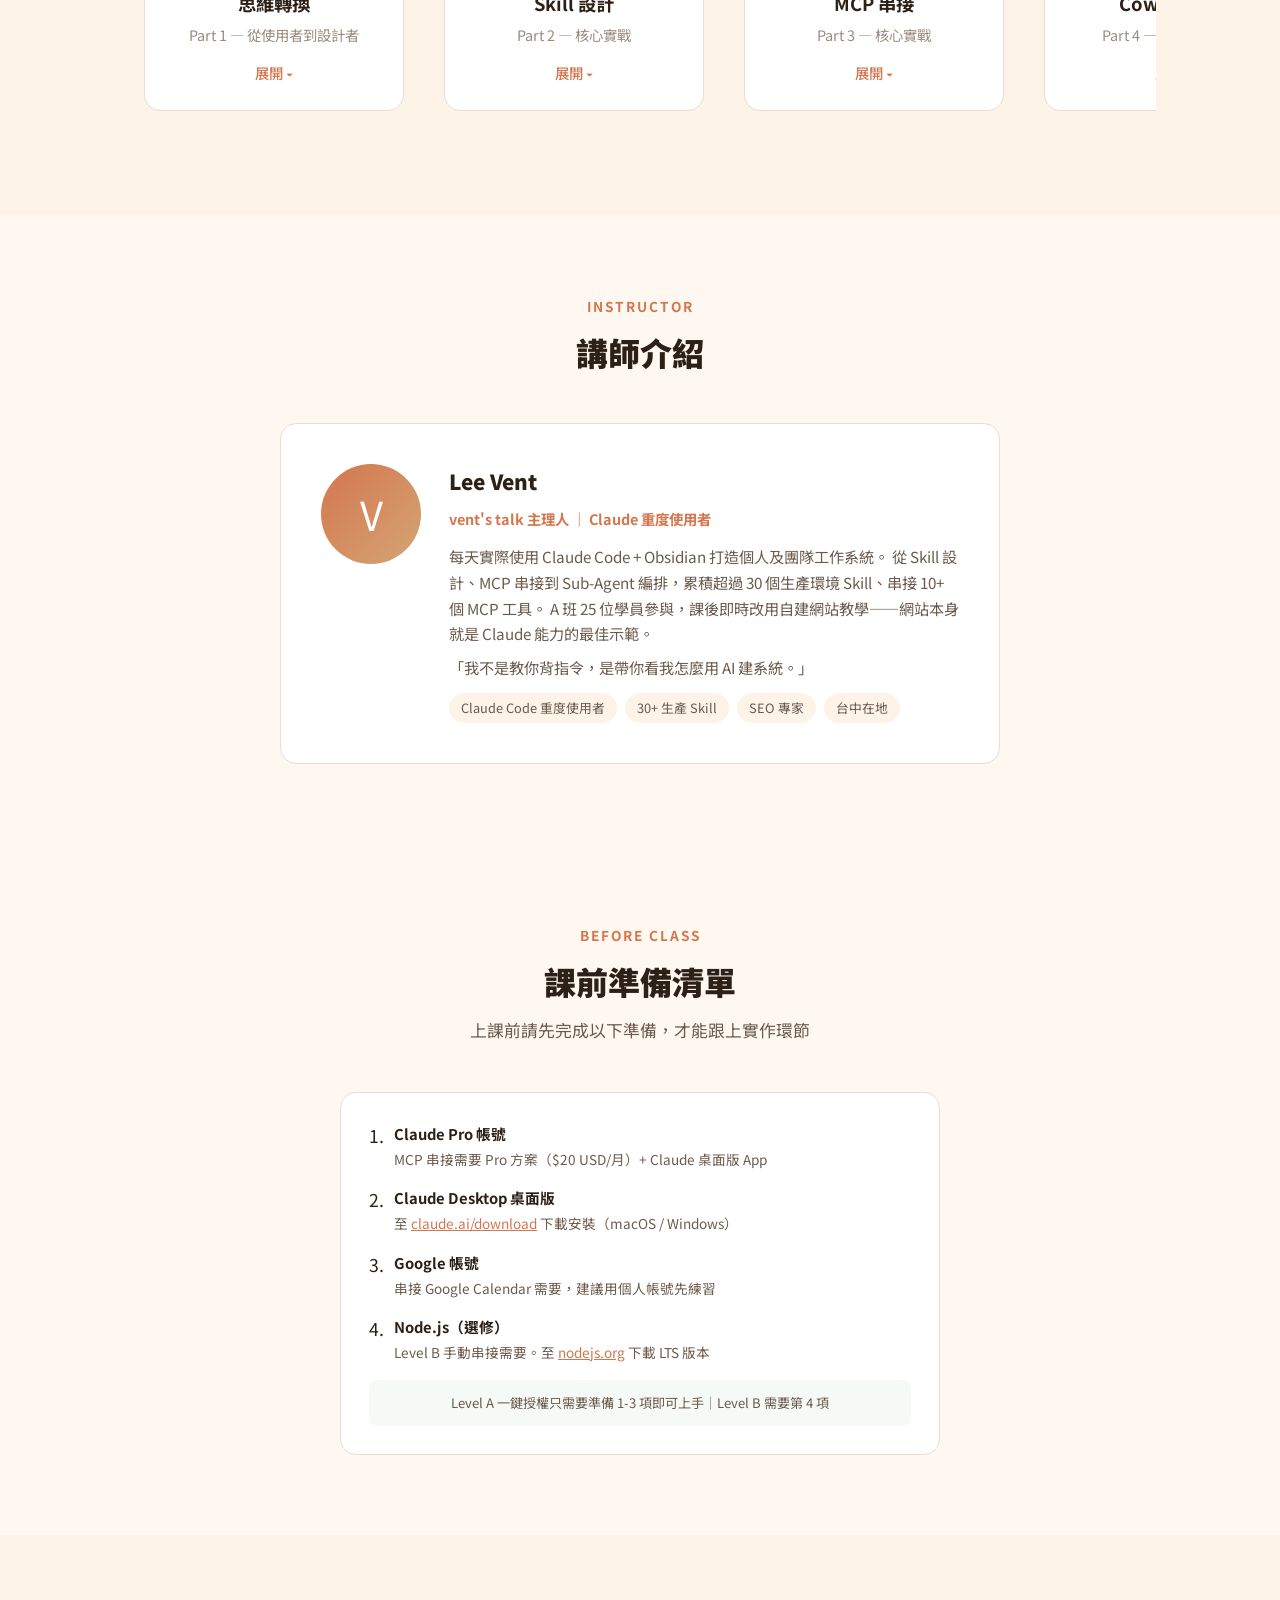
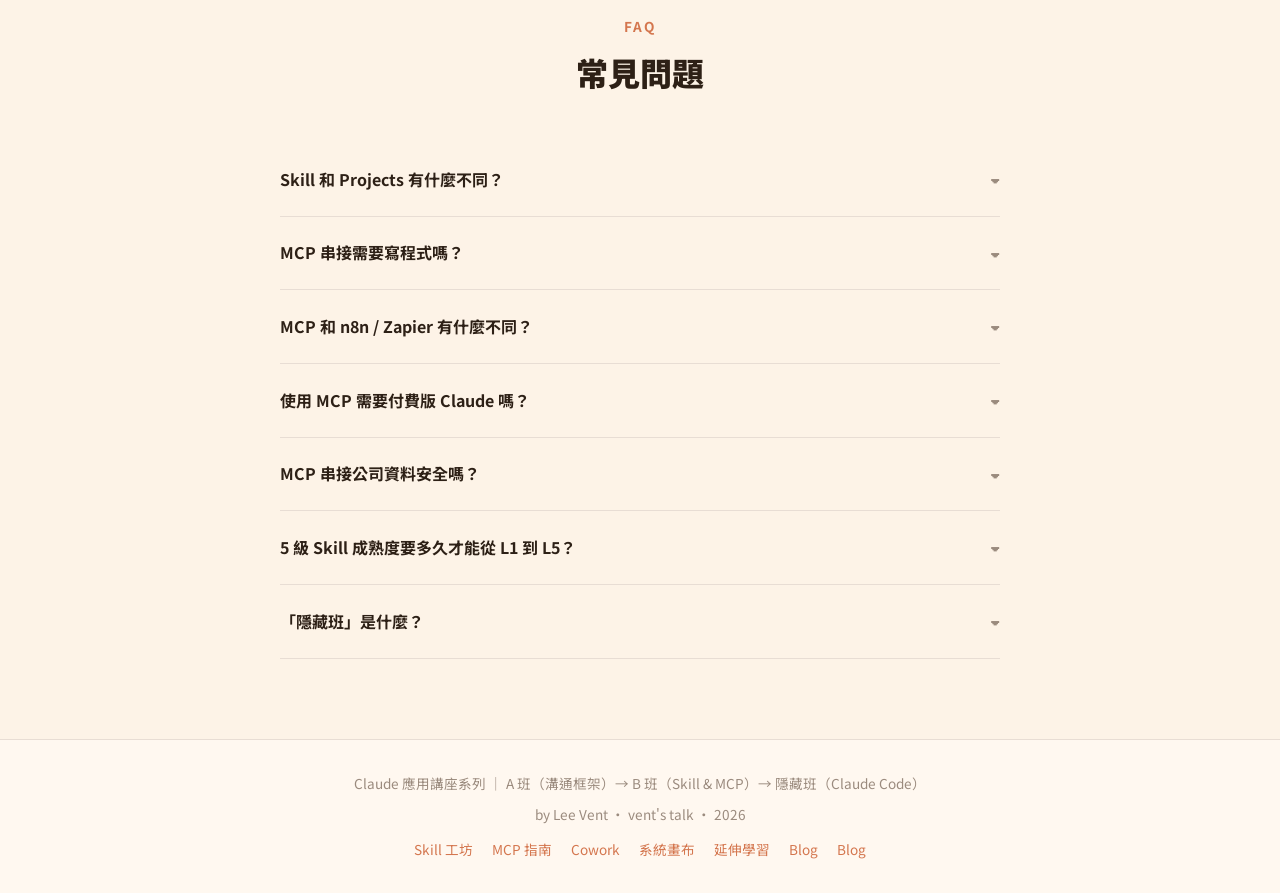
==== commit be508de3: "fix(site-wide): full QA pass — nav/footer/content consistency across all 6 pages P0 fixes (4): - Add" ====
--- a/index.html
+++ b/index.html
@@ -242,7 +242,7 @@
       <div class="section-header fade-in">
         <div class="overline">What You'll Learn</div>
         <h2>這堂課帶你從使用者升級為設計者</h2>
-        <p>四大核心模組，每一個都有互動工具，點擊直接體驗</p>
+        <p>五大核心模組，每一個都有互動工具，點擊直接體驗</p>
       </div>
       <div class="features-grid fade-in" style="grid-template-columns:repeat(auto-fit,minmax(160px,1fr))">
         <a href="/skill/" class="feature-card">
@@ -387,7 +387,7 @@
             <div class="map-marker" style="background: rgba(107,175,123,.7);">P6</div>
             <div class="map-card" onclick="toggleMap(this)">
               <h3>Prompt 進階</h3>
-              <div class="part-label">Part 5 — 收尾 + Q&A</div>
+              <div class="part-label">Part 6 — 收尾 + Q&A</div>
               <span class="map-toggle">展開 ▾</span>
               <div class="details">
                 <ul>
@@ -543,9 +543,10 @@
       <div class="footer-links">
         <a href="/skill/">Skill 工坊</a>
         <a href="/mcp/">MCP 指南</a>
+        <a href="/cowork/">Cowork</a>
         <a href="/canvas/">系統畫布</a>
         <a href="/resources/">延伸學習</a>
-        <a href="https://claudetc.leevent.xyz">台中小聚</a>
+        <a href="https://leevent.xyz">Blog</a>
         <a href="https://leevent.xyz">Blog</a>
       </div>
     </div>
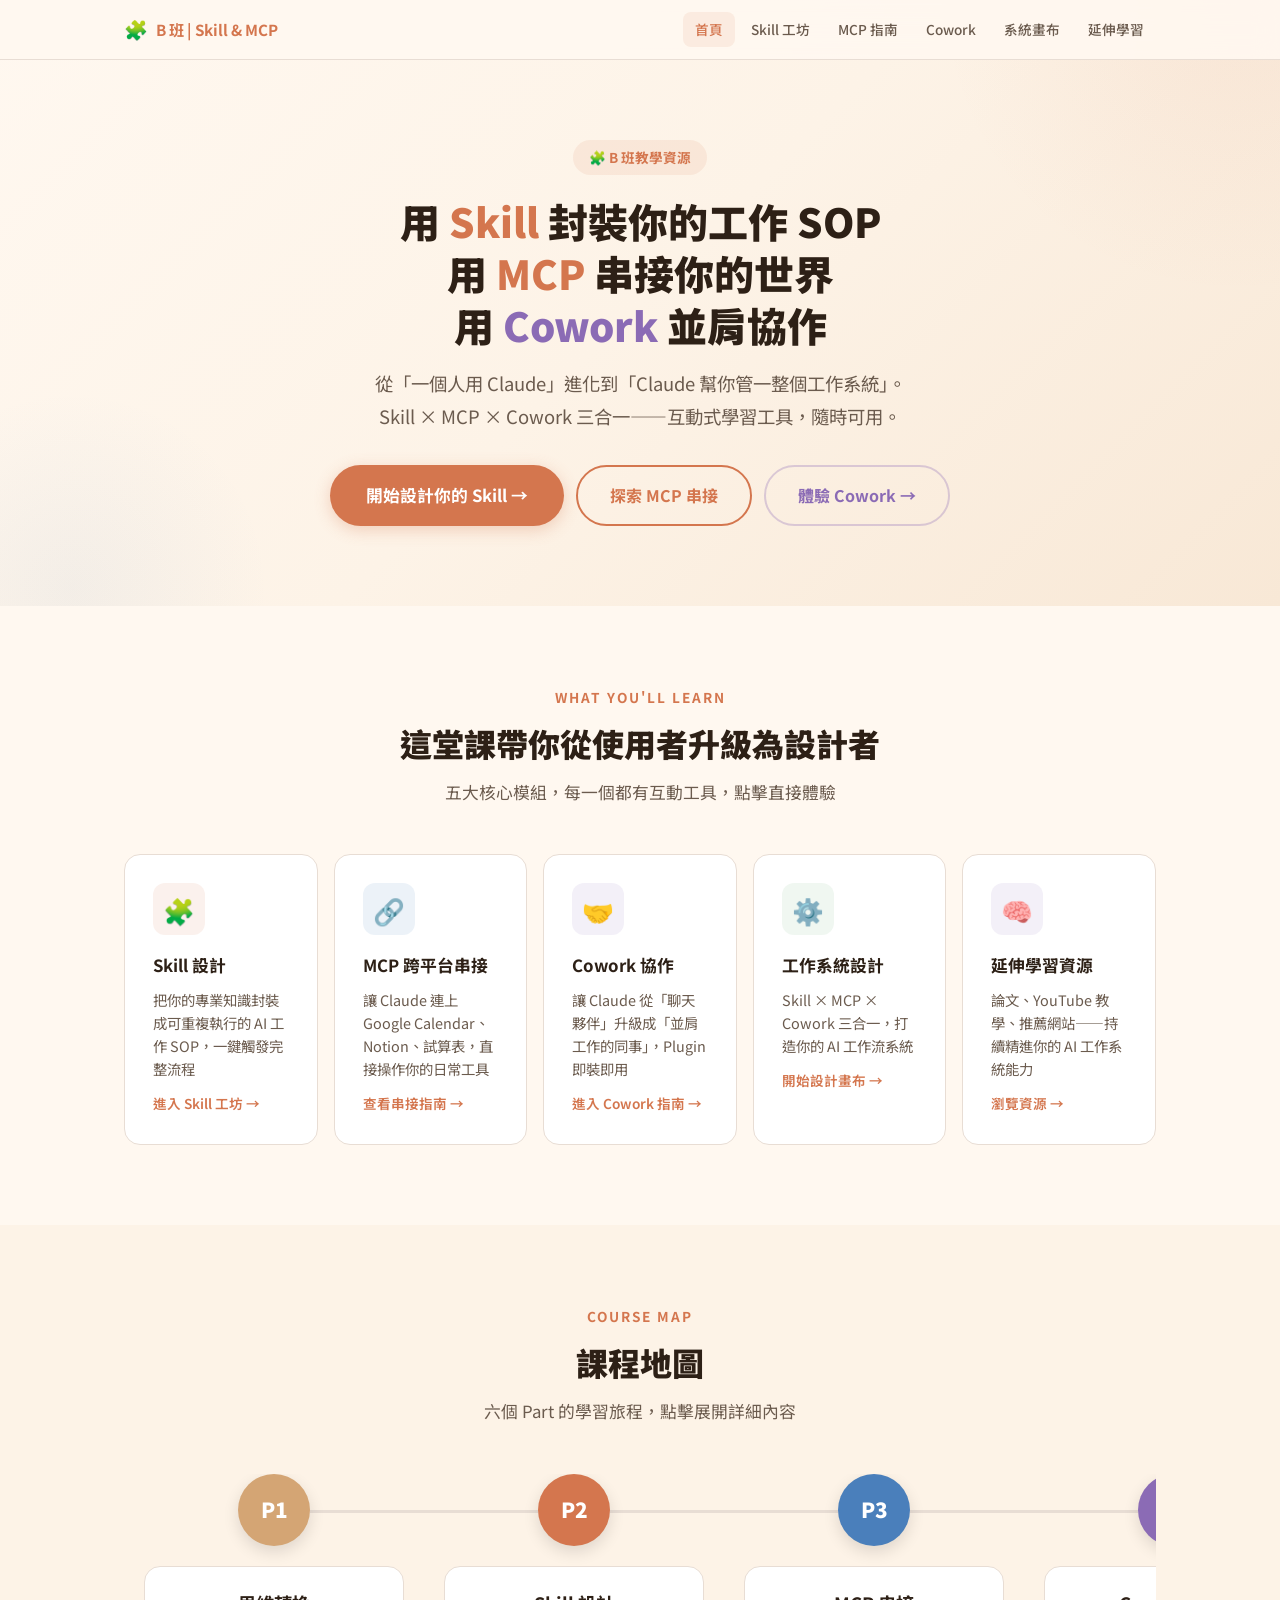
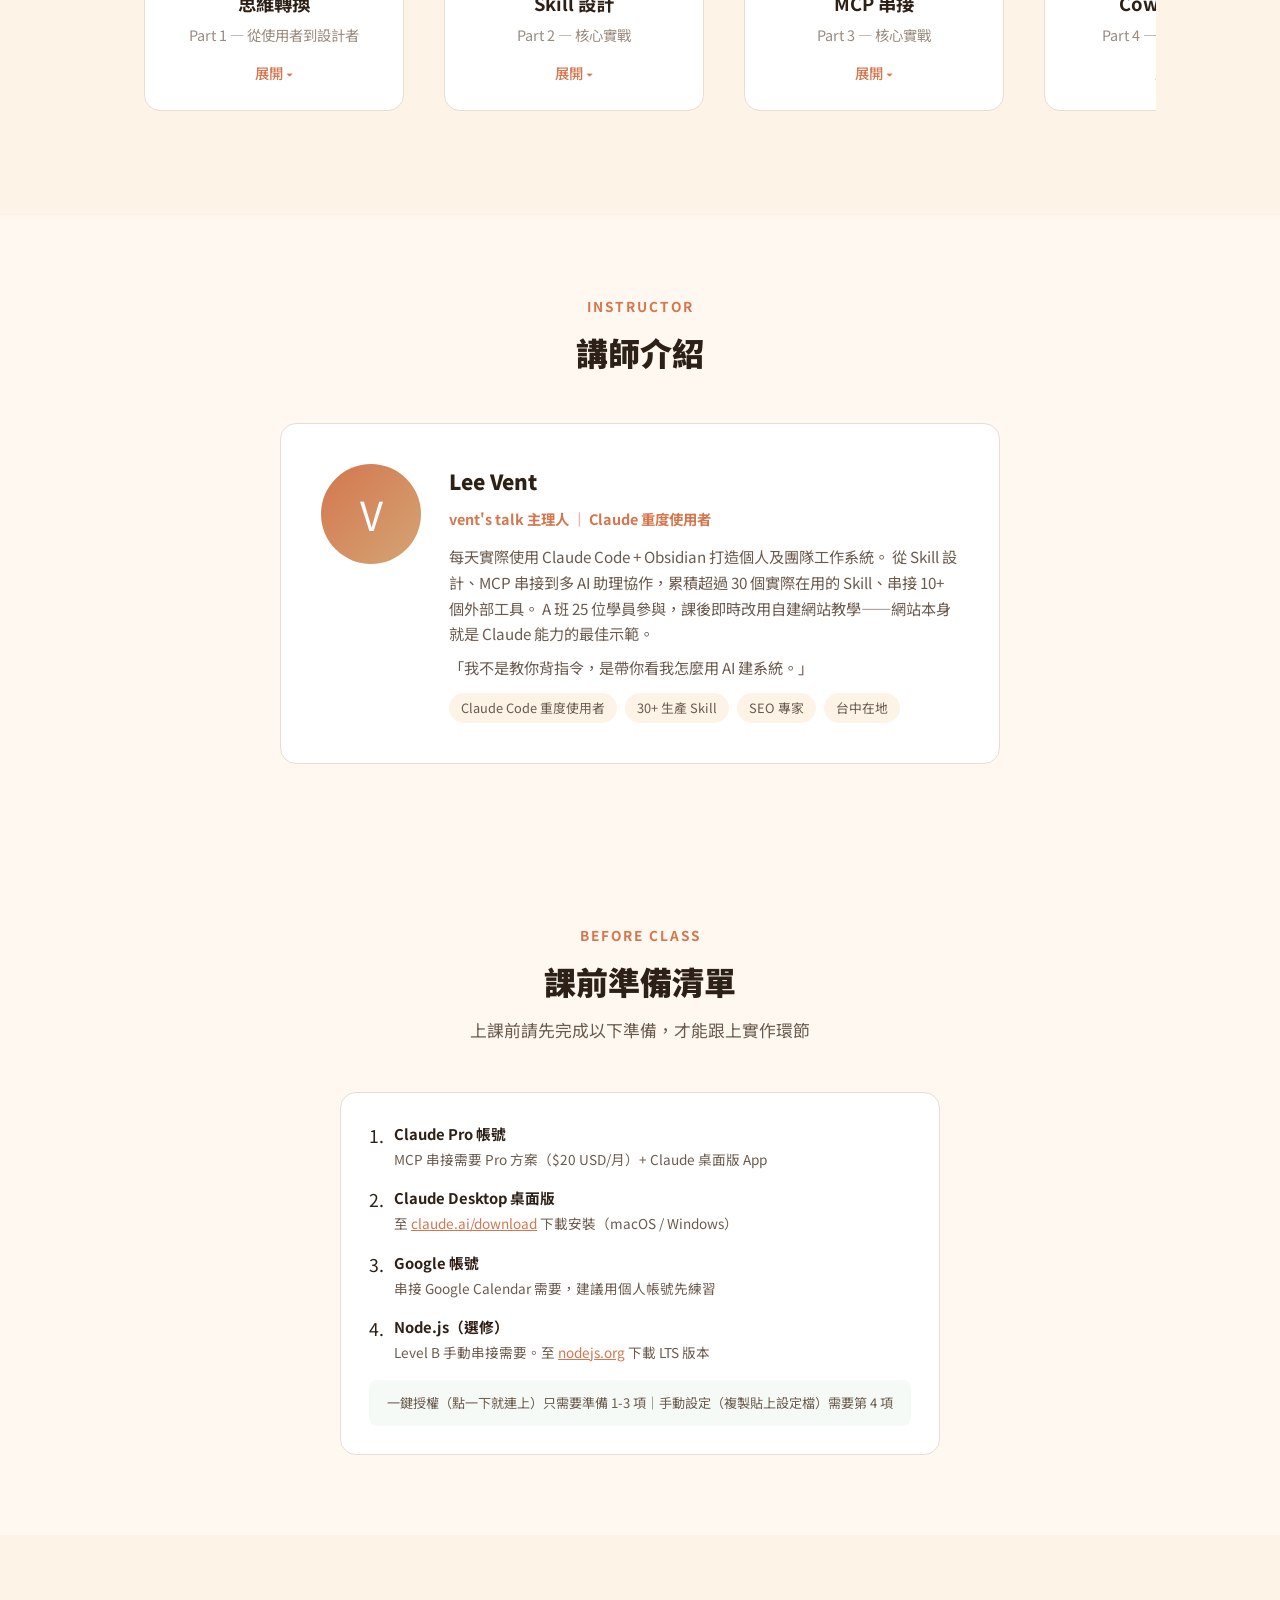
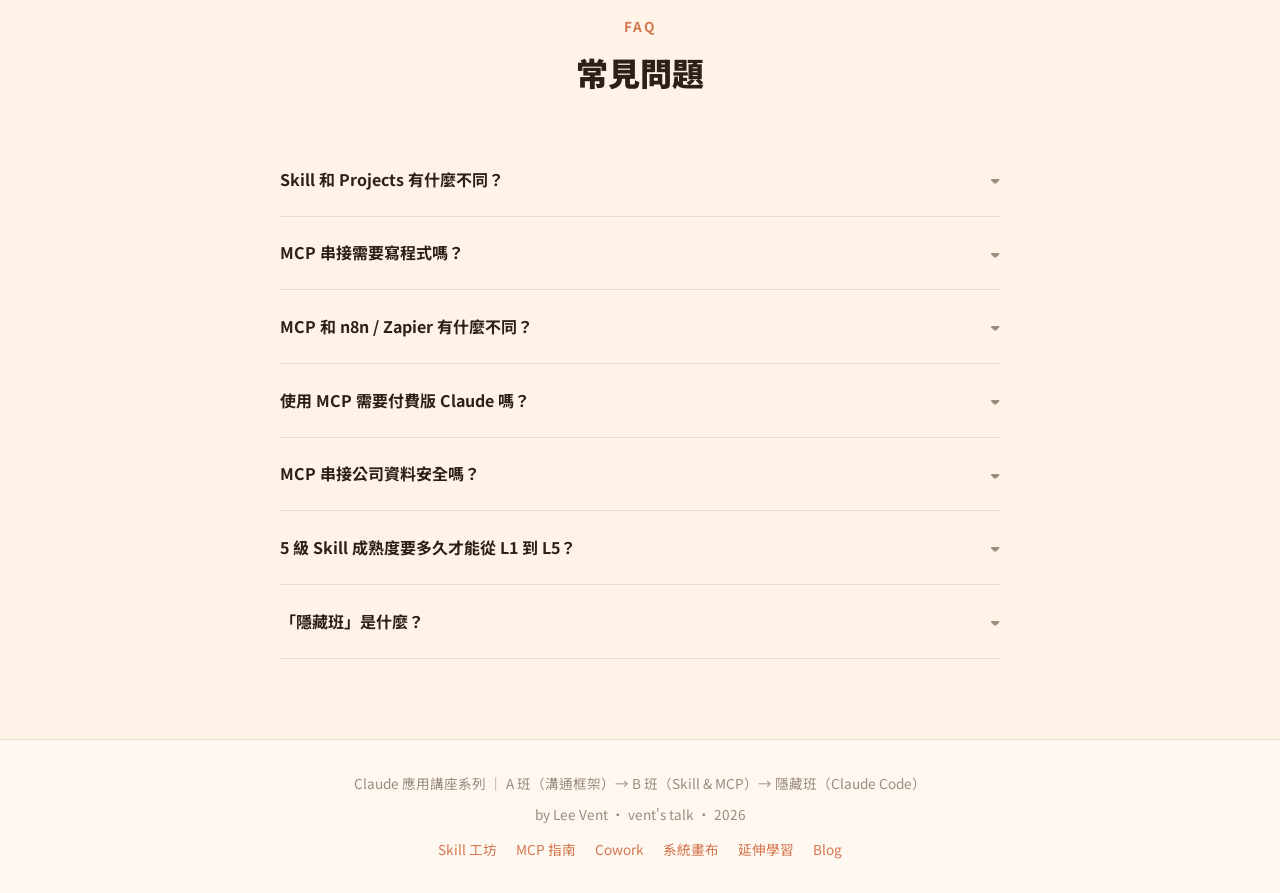
==== commit a629aa20: "fix(readability): Round 3 QA — beginner-friendly terminology across all pages P0 fixes: - MCP stat: " ====
--- a/index.html
+++ b/index.html
@@ -298,12 +298,12 @@
               <span class="map-toggle">展開 ▾</span>
               <div class="details">
                 <ul>
-                  <li>A 班回顧：五元素框架 R-T-C-F-Q + E 快速複習</li>
+                  <li>A 班回顧：五元素溝通框架快速複習</li>
                   <li>Project vs Skill 關鍵差異（從「記住」到「執行」）</li>
-                  <li>Connectors → MCP 概念橋接</li>
-                  <li>Extended Thinking：讓 Claude「想久一點」</li>
-                  <li>Styles：自訂回應風格</li>
-                  <li>模型選擇策略：Haiku / Sonnet / Opus</li>
+                  <li>從一鍵授權到 MCP 概念橋接</li>
+                  <li>Extended Thinking：讓 Claude「想久一點再回答」</li>
+                  <li>Styles：自訂 Claude 的回應風格</li>
+                  <li>模型選擇策略：快速版 / 標準版 / 旗艦版怎麼選</li>
                 </ul>
               </div>
             </div>
@@ -377,7 +377,7 @@
                   <li>從「使用者」到「AI 工作流設計師」</li>
                   <li>真實案例：我的 AI 工作系統</li>
                   <li>AI 工作系統設計畫布</li>
-                  <li>進階概念預告：SubAgent 與 Multi-Agent</li>
+                  <li>進階概念預告：讓多個 AI 助理分頭合作</li>
                 </ul>
               </div>
             </div>
@@ -391,10 +391,10 @@
               <span class="map-toggle">展開 ▾</span>
               <div class="details">
                 <ul>
-                  <li>Chain-of-Thought：讓 Claude「Show your work」</li>
-                  <li>Few-shot Learning：把範例寫進 Skill</li>
-                  <li>Meta-prompting：自我評估產出品質</li>
-                  <li>Extended Thinking 品質對比 Demo</li>
+                  <li>逐步推理：讓 Claude 一步步展示思考過程</li>
+                  <li>範例學習：用 3-5 個好範例教會 Claude 你要的風格</li>
+                  <li>自我檢查：讓 Claude 自己評估產出品質</li>
+                  <li>「想久一點」vs「快速回答」品質對比 Demo</li>
                   <li>開放 Q&A</li>
                   <li>隱藏班預告：Vibe Coding Live Demo</li>
                 </ul>
@@ -421,7 +421,7 @@
           <div class="role">vent's talk 主理人 ｜ Claude 重度使用者</div>
           <p>
             每天實際使用 Claude Code + Obsidian 打造個人及團隊工作系統。
-            從 Skill 設計、MCP 串接到 Sub-Agent 編排，累積超過 30 個生產環境 Skill、串接 10+ 個 MCP 工具。
+            從 Skill 設計、MCP 串接到多 AI 助理協作，累積超過 30 個實際在用的 Skill、串接 10+ 個外部工具。
             A 班 25 位學員參與，課後即時改用自建網站教學——網站本身就是 Claude 能力的最佳示範。
           </p>
           <p style="margin-top: 8px;">
@@ -467,7 +467,7 @@
             </div>
           </div>
           <div style="margin-top:16px;padding:12px;background:rgba(107,175,123,.06);border-radius:var(--radius-xs);font-size:.82rem;color:var(--text-sec);text-align:center">
-            Level A 一鍵授權只需要準備 1-3 項即可上手｜Level B 需要第 4 項
+            一鍵授權（點一下就連上）只需要準備 1-3 項｜手動設定（複製貼上設定檔）需要第 4 項
           </div>
         </div>
       </div>
@@ -494,7 +494,7 @@
             <span>MCP 串接需要寫程式嗎？</span>
             <span class="faq-arrow">▾</span>
           </div>
-          <div class="faq-answer">不需要！Google Calendar 和 Notion 是官方整合，在 Claude 桌面版介面一鍵授權即可。Google Sheets 需透過第三方 MCP Server，但設定過程也只是複製貼上 config 檔，不需要寫任何程式碼。</div>
+          <div class="faq-answer">不需要！Google Calendar 和 Notion 是官方整合，在 Claude 桌面版介面一鍵授權即可。Google Sheets 需透過第三方工具，但設定過程也只是複製貼上一份純文字設定檔，不需要寫任何程式碼。</div>
         </div>
         <div class="faq-item" onclick="toggleFaq(this)">
           <div class="faq-question">
@@ -522,7 +522,7 @@
             <span>5 級 Skill 成熟度要多久才能從 L1 到 L5？</span>
             <span class="faq-arrow">▾</span>
           </div>
-          <div class="faq-answer">L1→L2 通常幾天內就能達成，關鍵是加入變數讓 Skill 更靈活。L2→L3 需要學會 MCP 串接（本站有完整指南）。L3→L4 需要設計多步驟工作流，通常需要 1-2 週實踐。L5 涉及 Sub-Agent 和 Multi-Agent 編排，屬於隱藏班的進階內容。</div>
+          <div class="faq-answer">L1→L2 通常幾天內就能達成，關鍵是加入變數讓 Skill 更靈活。L2→L3 需要學會 MCP 串接（本站有完整指南）。L3→L4 需要設計多步驟工作流，通常需要 1-2 週實踐。L5 涉及讓多個 AI 助理分工合作，屬於隱藏班的進階內容。</div>
         </div>
         <div class="faq-item" onclick="toggleFaq(this)">
           <div class="faq-question">
@@ -547,7 +547,6 @@
         <a href="/canvas/">系統畫布</a>
         <a href="/resources/">延伸學習</a>
         <a href="https://leevent.xyz">Blog</a>
-        <a href="https://leevent.xyz">Blog</a>
       </div>
     </div>
   </footer>
--- a/assets/shared.css
+++ b/assets/shared.css
@@ -143,6 +143,19 @@
 .breadcrumb a:hover { text-decoration: underline; }
 .breadcrumb .sep { color: var(--border); }
 
+/* ── Stat Bar ── */
+.stat-bar {
+  display: flex; justify-content: center; gap: 48px; flex-wrap: wrap;
+  padding: 32px 24px; background: var(--bg-card); border-bottom: 1px solid var(--border);
+}
+.stat-item { text-align: center; }
+.stat-num { font-size: 1.8rem; font-weight: 900; color: var(--accent); }
+.stat-label { font-size: 0.82rem; color: var(--text-sec); margin-top: 4px; }
+@media (max-width: 768px) {
+  .stat-bar { gap: 24px; }
+  .stat-num { font-size: 1.4rem; }
+}
+
 /* ── Footer ── */
 .footer {
   padding: 32px 0; text-align: center;
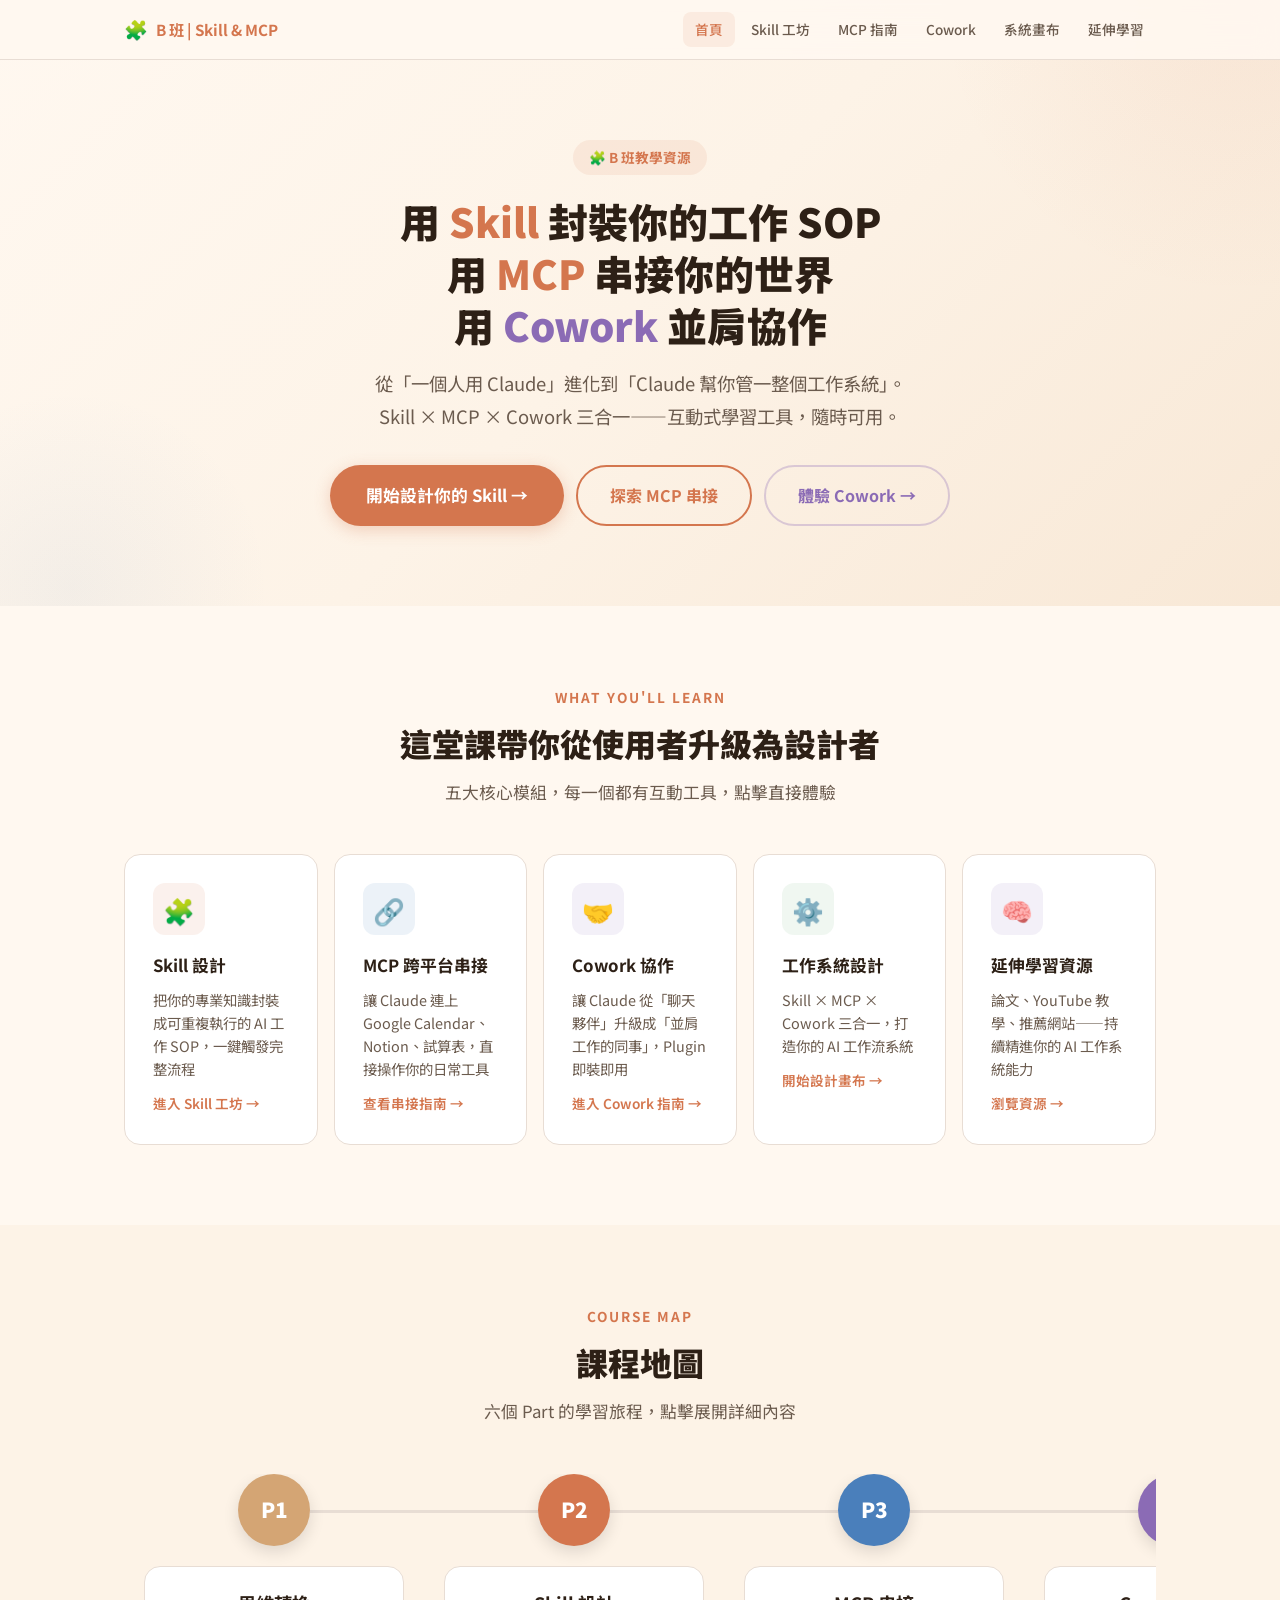
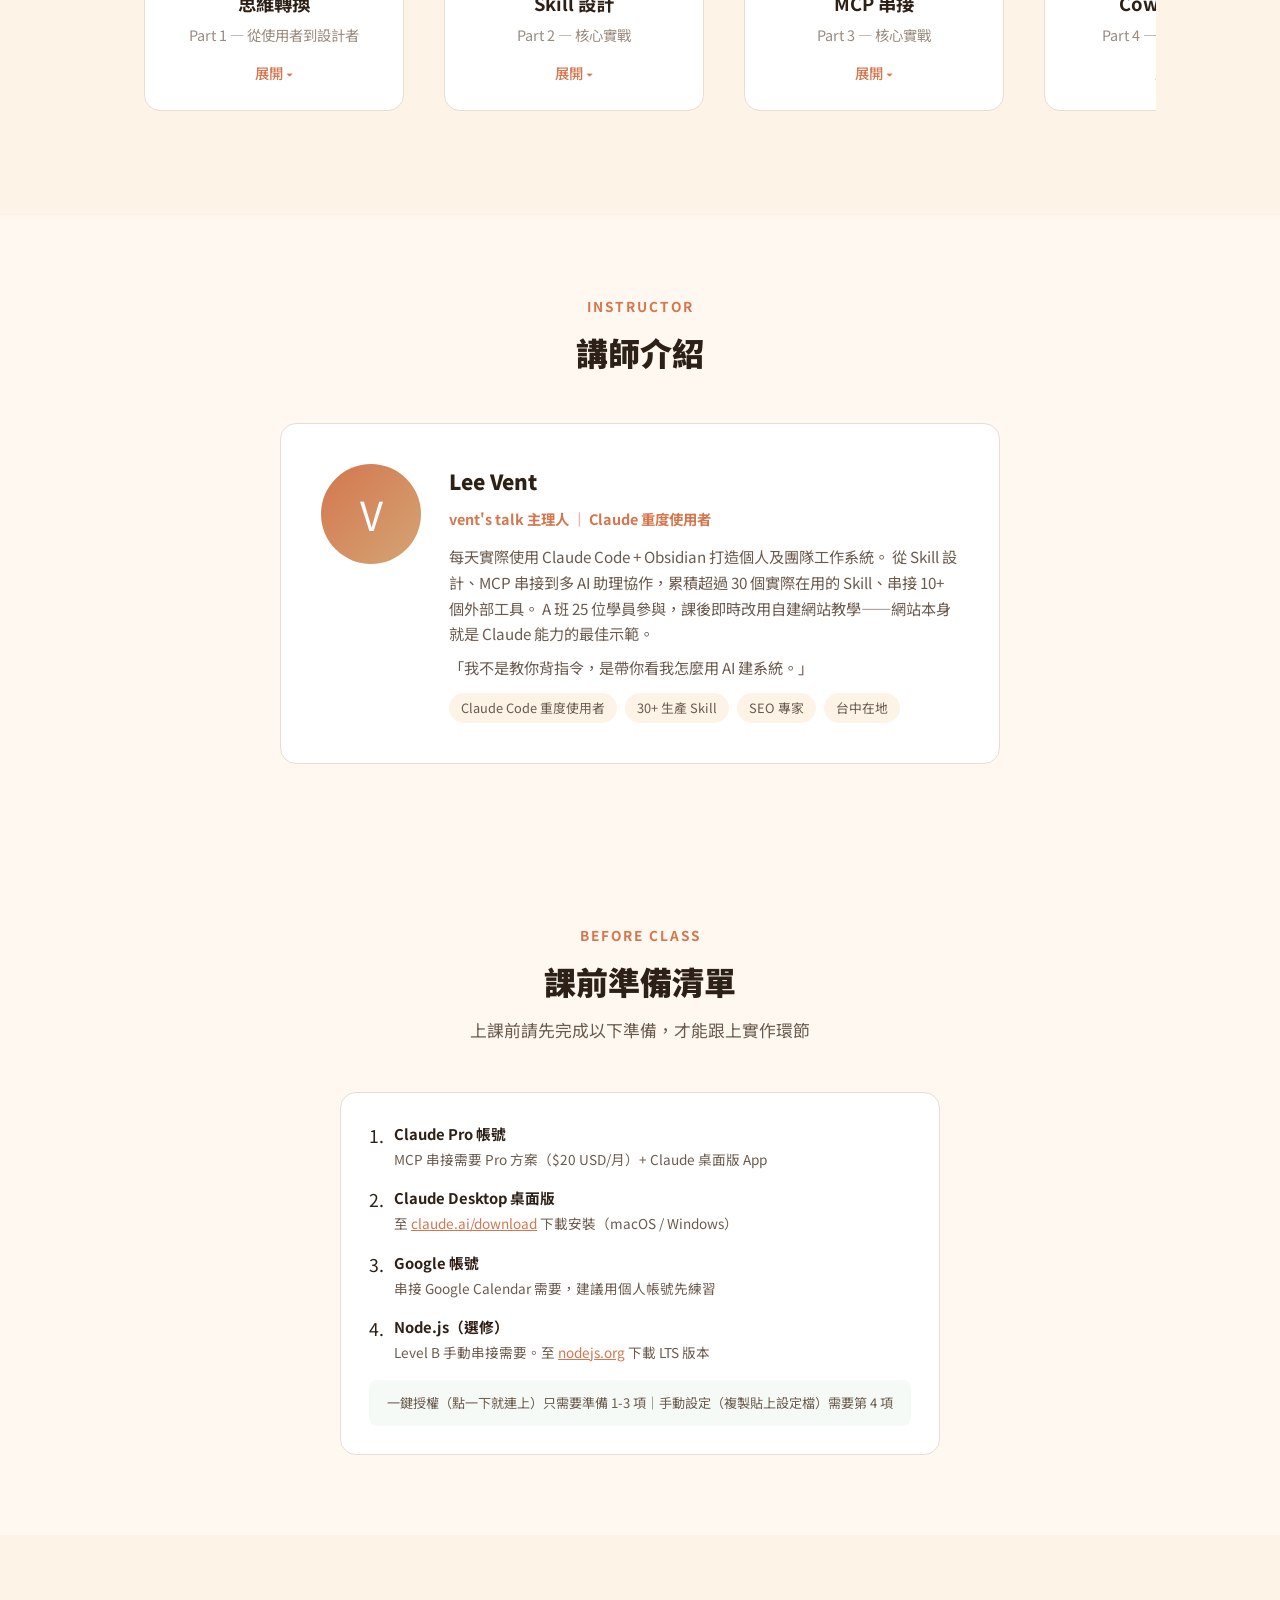
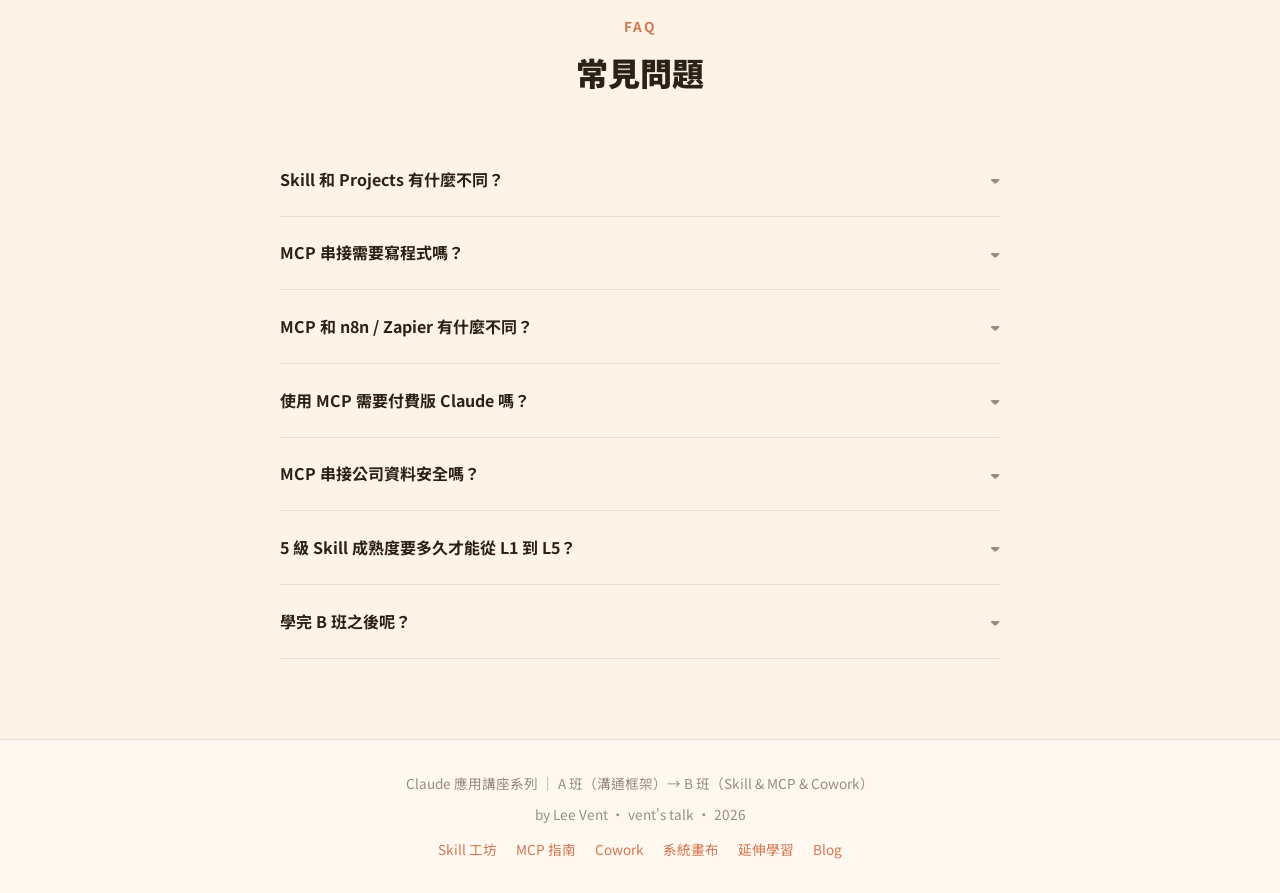
==== commit 48144c42: "fix(site-wide): remove 隱藏班 refs + restore Claude proper nouns - Remove all 隱藏班 references from 6 pag" ====
--- a/index.html
+++ b/index.html
@@ -303,7 +303,7 @@
                   <li>從一鍵授權到 MCP 概念橋接</li>
                   <li>Extended Thinking：讓 Claude「想久一點再回答」</li>
                   <li>Styles：自訂 Claude 的回應風格</li>
-                  <li>模型選擇策略：快速版 / 標準版 / 旗艦版怎麼選</li>
+                  <li>模型選擇策略：Haiku / Sonnet / Opus 怎麼選</li>
                 </ul>
               </div>
             </div>
@@ -377,7 +377,7 @@
                   <li>從「使用者」到「AI 工作流設計師」</li>
                   <li>真實案例：我的 AI 工作系統</li>
                   <li>AI 工作系統設計畫布</li>
-                  <li>進階概念預告：讓多個 AI 助理分頭合作</li>
+                  <li>進階概念預告：SubAgent 與 Multi-Agent</li>
                 </ul>
               </div>
             </div>
@@ -396,7 +396,7 @@
                   <li>自我檢查：讓 Claude 自己評估產出品質</li>
                   <li>「想久一點」vs「快速回答」品質對比 Demo</li>
                   <li>開放 Q&A</li>
-                  <li>隱藏班預告：Vibe Coding Live Demo</li>
+                  <li>進階預告：Vibe Coding Live Demo</li>
                 </ul>
               </div>
             </div>
@@ -522,14 +522,14 @@
             <span>5 級 Skill 成熟度要多久才能從 L1 到 L5？</span>
             <span class="faq-arrow">▾</span>
           </div>
-          <div class="faq-answer">L1→L2 通常幾天內就能達成，關鍵是加入變數讓 Skill 更靈活。L2→L3 需要學會 MCP 串接（本站有完整指南）。L3→L4 需要設計多步驟工作流，通常需要 1-2 週實踐。L5 涉及讓多個 AI 助理分工合作，屬於隱藏班的進階內容。</div>
-        </div>
-        <div class="faq-item" onclick="toggleFaq(this)">
-          <div class="faq-question">
-            <span>「隱藏班」是什麼？</span>
-            <span class="faq-arrow">▾</span>
-          </div>
-          <div class="faq-answer">隱藏班是這個系列的進階班，專注 Claude Code 開發——讓 AI 直接幫你寫程式、建系統、跑自動化。三堂課的升級路徑：A 班（學會溝通）→ B 班（設計工作流）→ 隱藏班（建造系統）。</div>
+          <div class="faq-answer">L1→L2 通常幾天內就能達成，關鍵是加入變數讓 Skill 更靈活。L2→L3 需要學會 MCP 串接（本站有完整指南）。L3→L4 需要設計多步驟工作流，通常需要 1-2 週實踐。L5 涉及讓多個 AI 助理分工合作，屬於進階內容。</div>
+        </div>
+        <div class="faq-item" onclick="toggleFaq(this)">
+          <div class="faq-question">
+            <span>學完 B 班之後呢？</span>
+            <span class="faq-arrow">▾</span>
+          </div>
+          <div class="faq-answer">B 班學完 Skill + MCP + Cowork 三大核心後，你已經能設計完整的 AI 工作系統。想更進一步，可以關注講師的部落格和社群，未來會有更多進階內容（例如讓 AI 直接幫你寫程式、建系統、跑自動化）。</div>
         </div>
       </div>
     </div>
@@ -538,7 +538,7 @@
   <!-- Footer -->
   <footer class="footer">
     <div class="container">
-      <p>Claude 應用講座系列 ｜ A 班（溝通框架）→ B 班（Skill & MCP）→ 隱藏班（Claude Code）</p>
+      <p>Claude 應用講座系列 ｜ A 班（溝通框架）→ B 班（Skill & MCP & Cowork）</p>
       <p style="margin-top: 8px;">by Lee Vent · vent's talk · 2026</p>
       <div class="footer-links">
         <a href="/skill/">Skill 工坊</a>
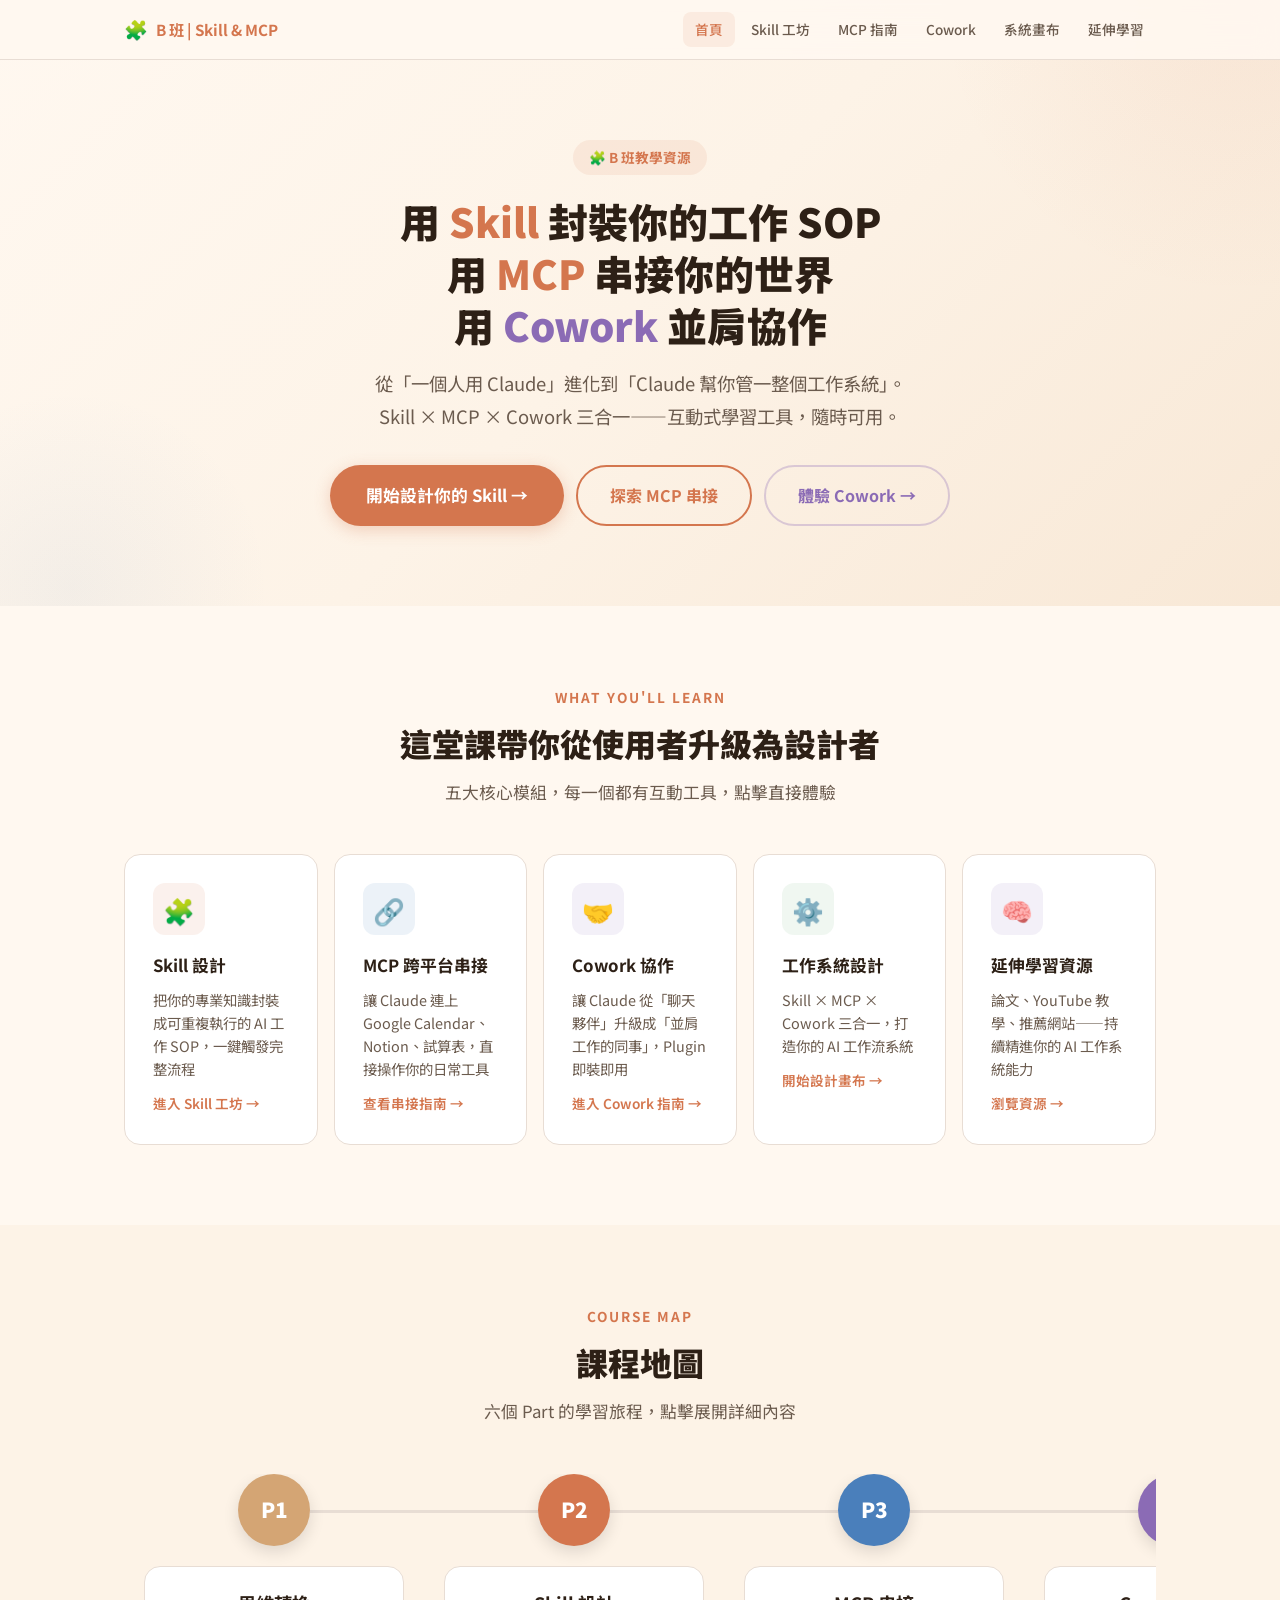
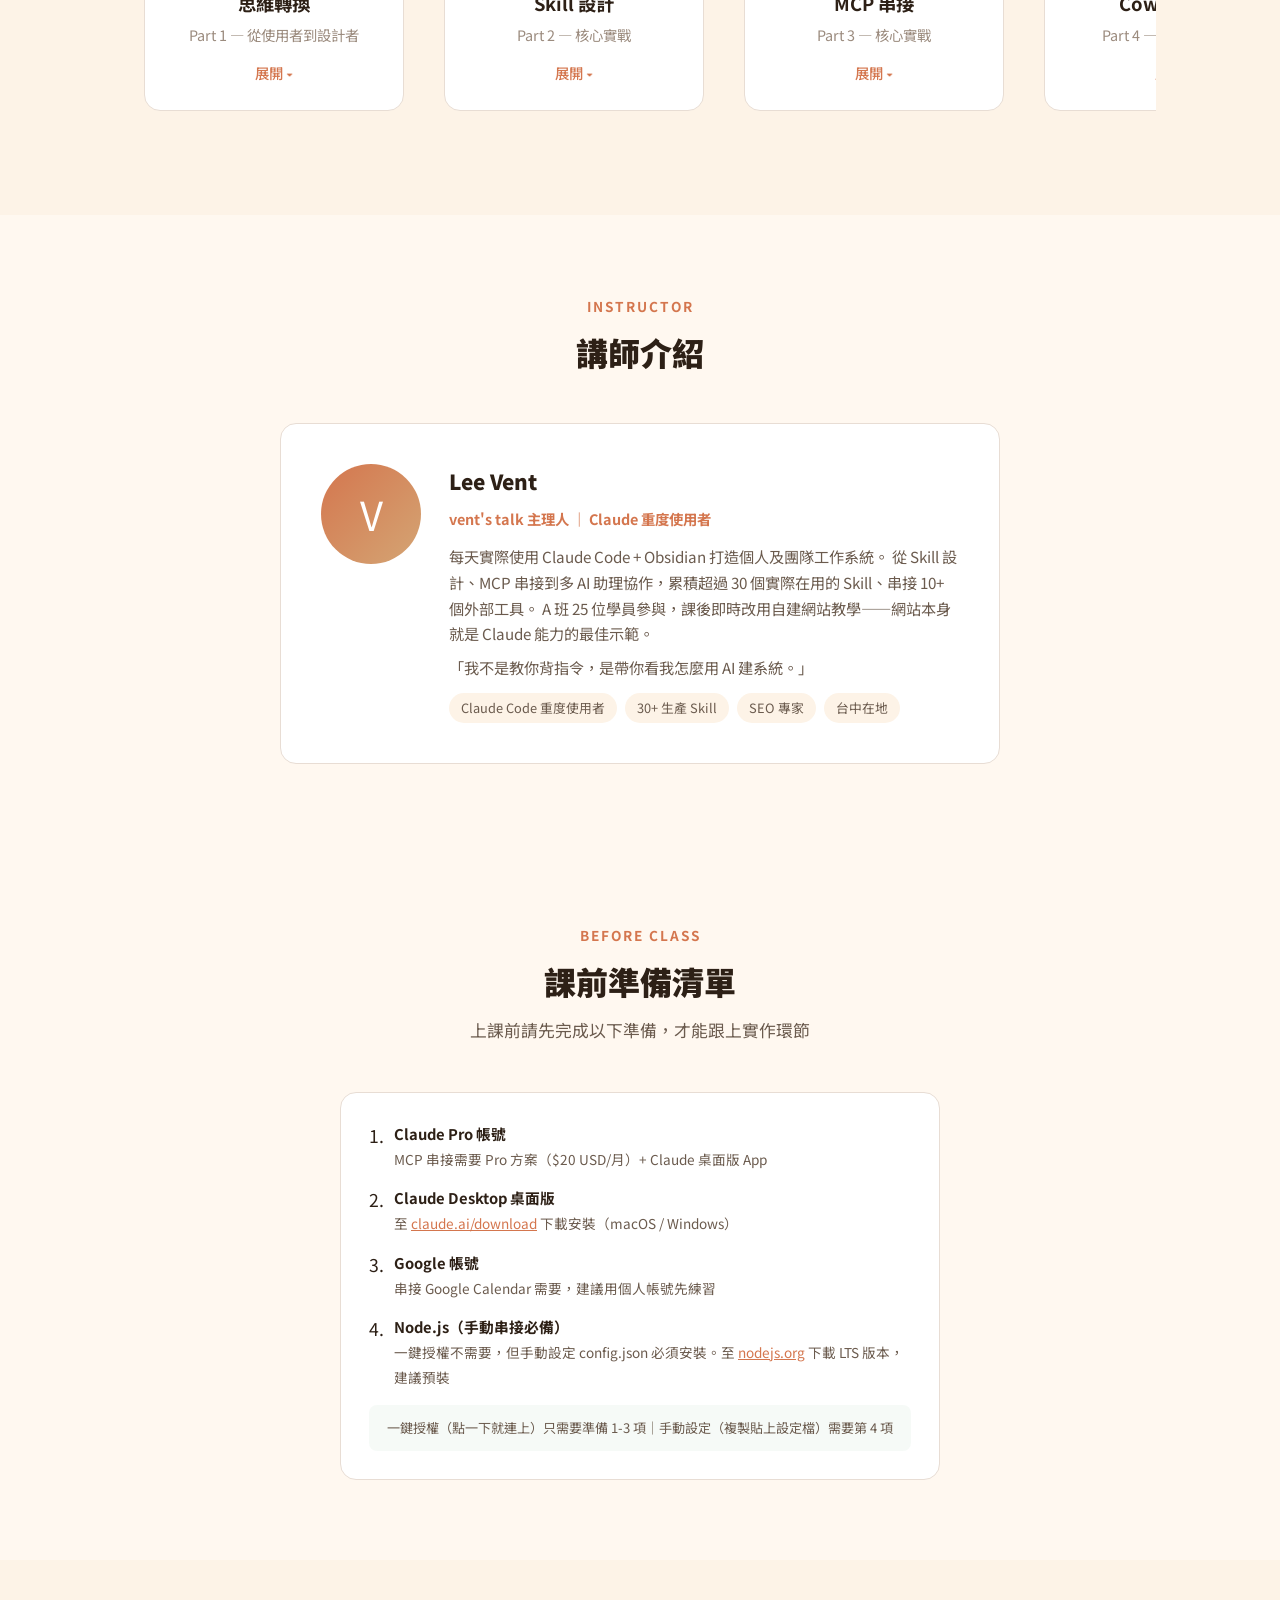
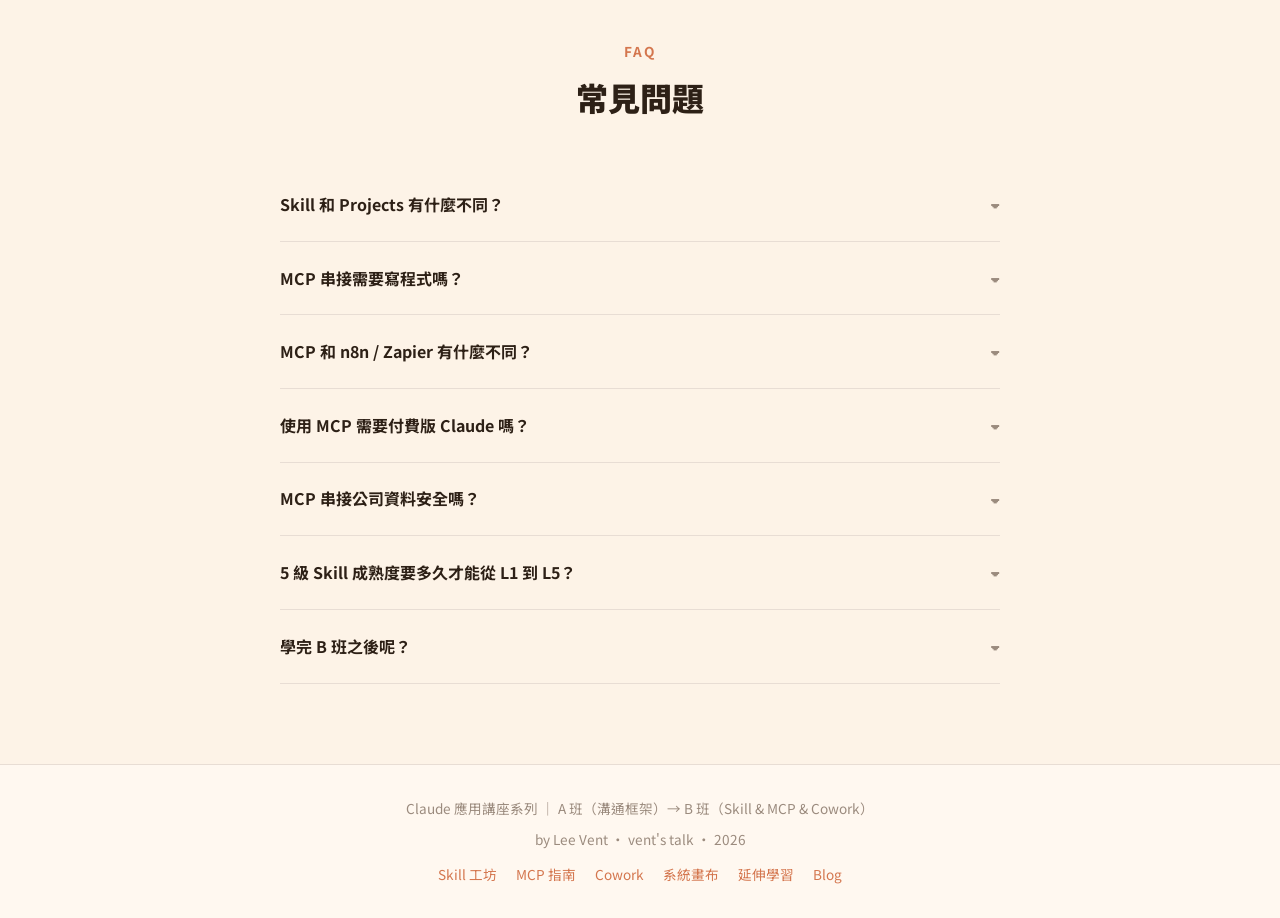
==== commit ebdf91ab: "fix(50-person-review): batch fixes from 3-round QA (25+15+10 reviewers) P0 fixes: - MCP: add Windows" ====
--- a/index.html
+++ b/index.html
@@ -463,7 +463,7 @@
             </div>
             <div style="display:flex;gap:10px;align-items:flex-start">
               <span style="font-size:1.1rem;flex-shrink:0">4.</span>
-              <div><span style="font-weight:700">Node.js（選修）</span><br><span style="color:var(--text-sec);font-size:.85rem">Level B 手動串接需要。至 <a href="https://nodejs.org" style="color:var(--accent)">nodejs.org</a> 下載 LTS 版本</span></div>
+              <div><span style="font-weight:700">Node.js（手動串接必備）</span><br><span style="color:var(--text-sec);font-size:.85rem">一鍵授權不需要，但手動設定 config.json 必須安裝。至 <a href="https://nodejs.org" style="color:var(--accent)">nodejs.org</a> 下載 LTS 版本，建議預裝</span></div>
             </div>
           </div>
           <div style="margin-top:16px;padding:12px;background:rgba(107,175,123,.06);border-radius:var(--radius-xs);font-size:.82rem;color:var(--text-sec);text-align:center">
